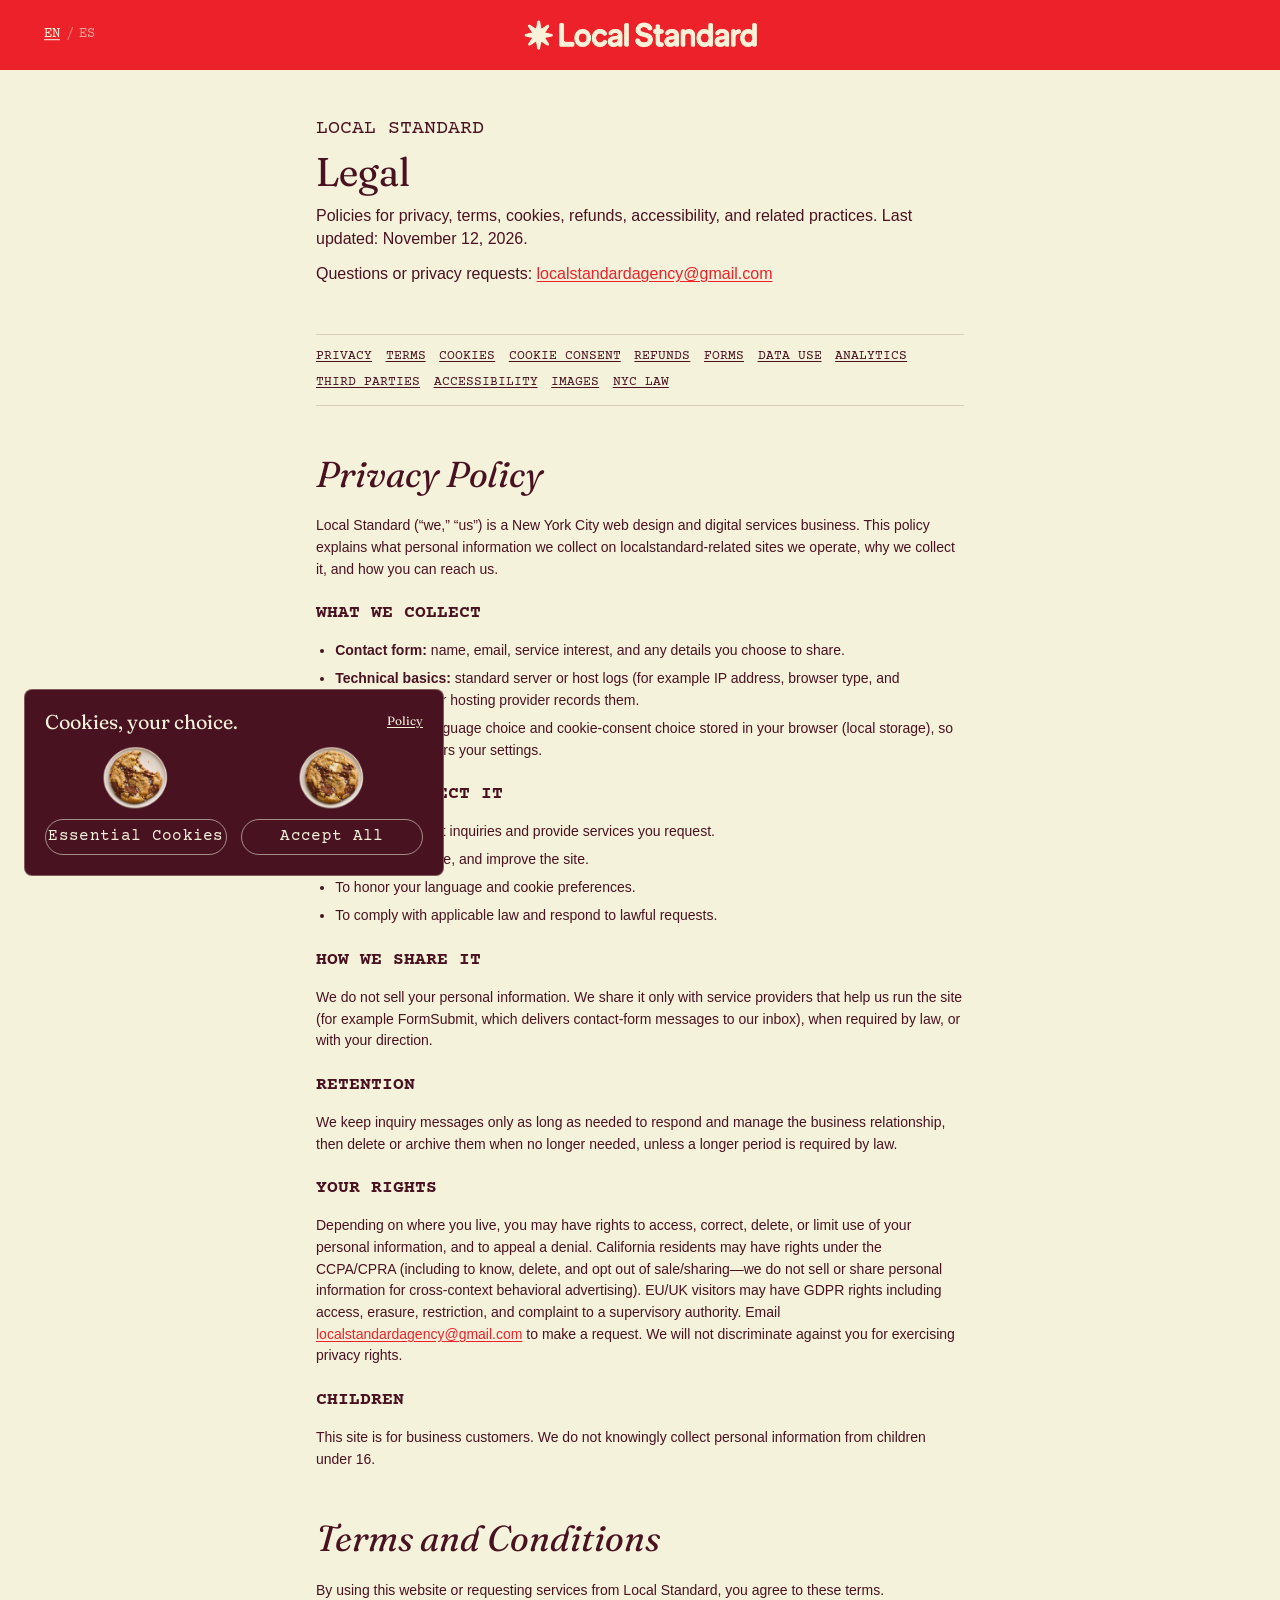
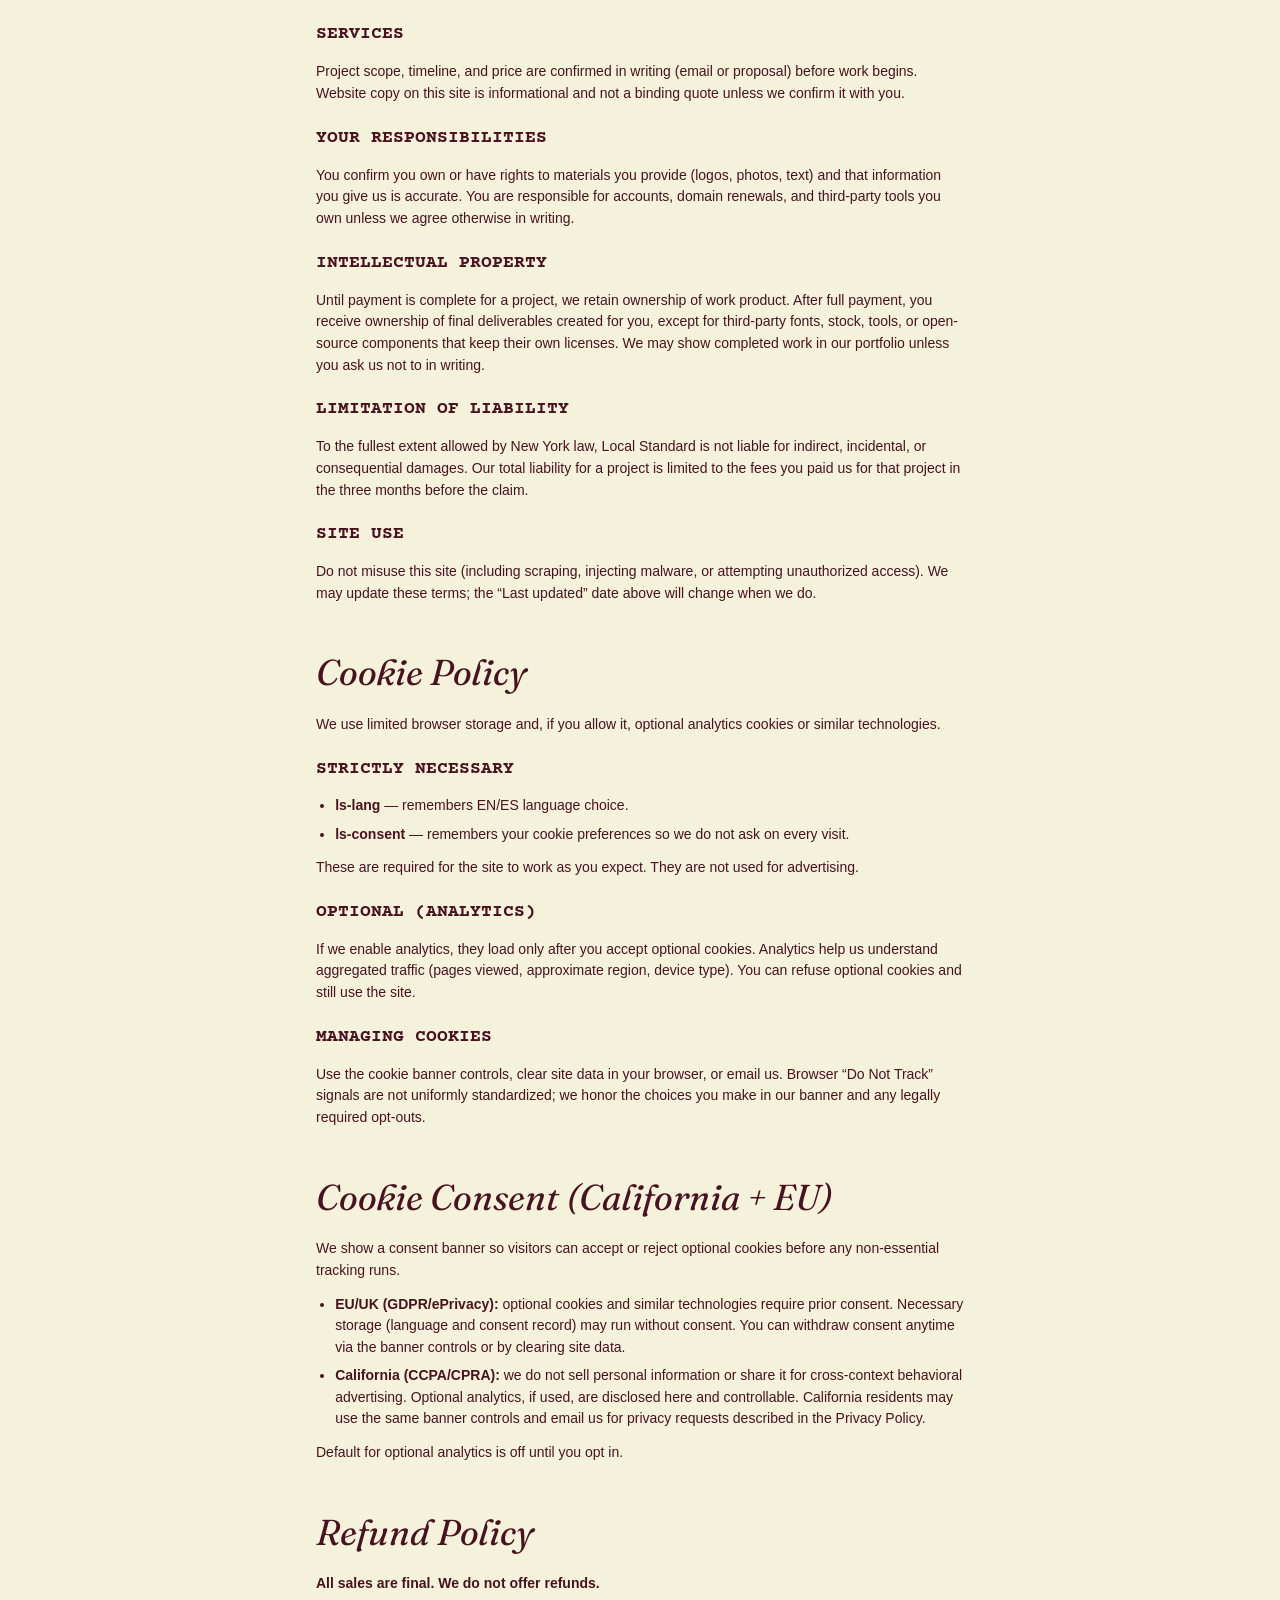
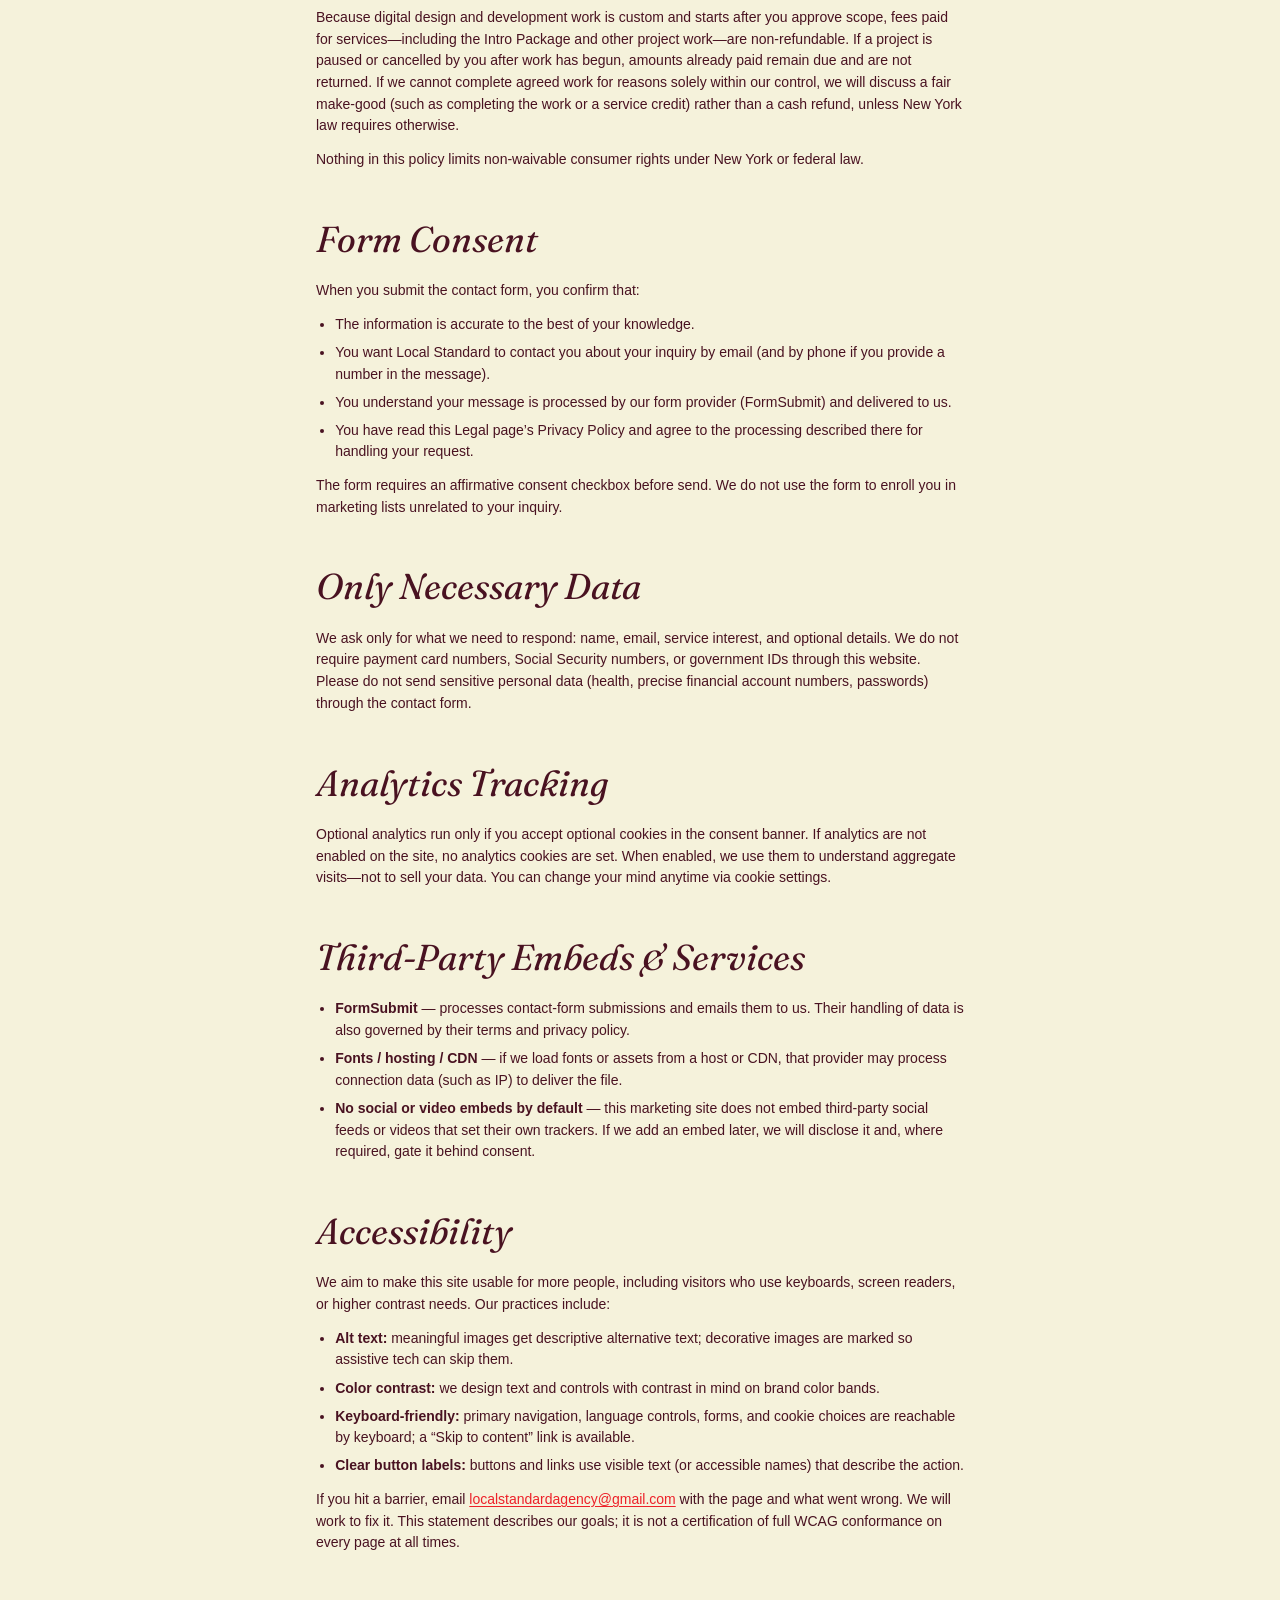
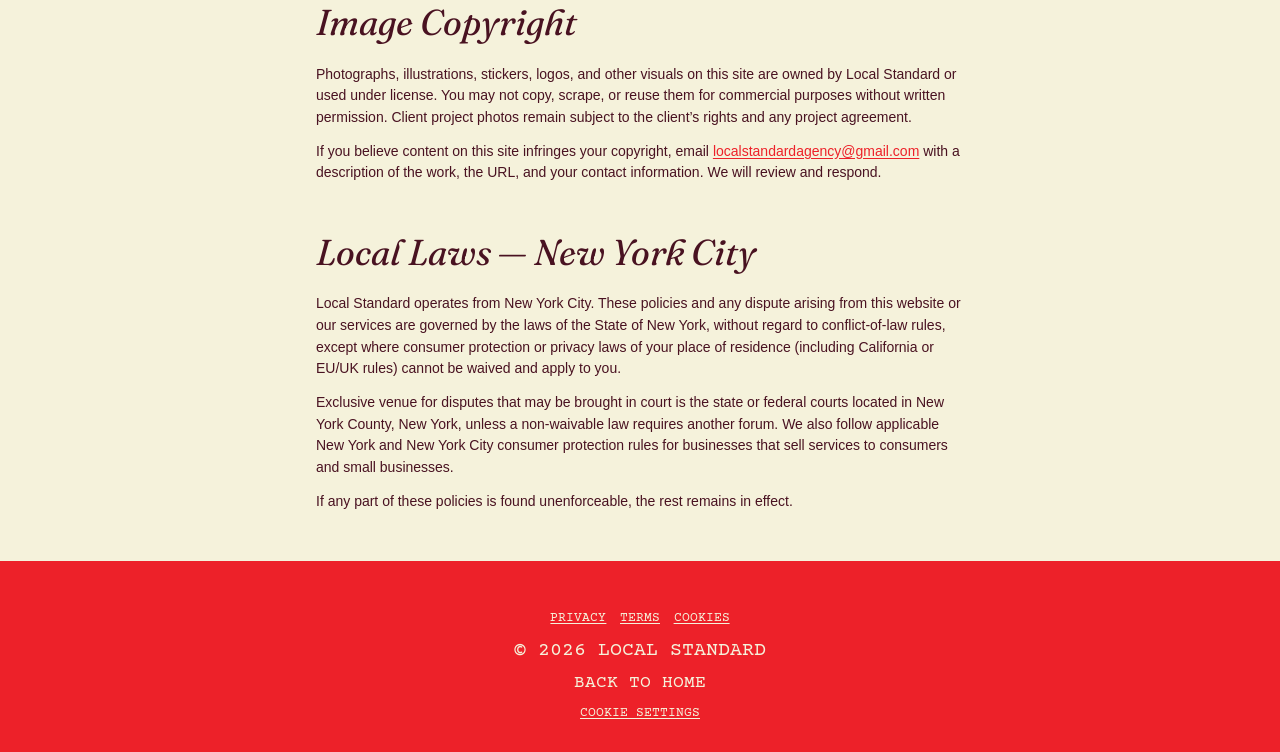
==== legal.html @ 825964ac "Redesign cookie consent with art choices and a compact desktop panel." ====
<!doctype html>
<html lang="en" class="lang-en"
  data-title-en="Legal | Local Standard"
  data-title-es="Legal | Local Standard"
  data-desc-en="Privacy, terms, cookies, refunds, accessibility, and related policies for Local Standard."
  data-desc-es="Privacidad, términos, cookies, reembolsos, accesibilidad y políticas relacionadas de Local Standard.">
<head>
  <meta charset="utf-8">
  <meta name="viewport" content="width=device-width, initial-scale=1">
  <meta name="theme-color" content="#ed2129">
  <meta name="description" content="Privacy, terms, cookies, refunds, accessibility, and related policies for Local Standard.">
  <meta name="robots" content="noindex">
  <title>Legal | Local Standard</title>
  <link rel="preconnect" href="https://fonts.googleapis.com">
  <link rel="preconnect" href="https://fonts.gstatic.com" crossorigin>
  <link rel="preconnect" href="https://api.fontshare.com" crossorigin>
  <link rel="stylesheet" href="https://fonts.googleapis.com/css2?family=Birthstone&family=Caveat&family=Courier+Prime&family=Fraunces:opsz,wght,SOFT@9..144,400,50&display=swap">
  <link rel="stylesheet" href="https://api.fontshare.com/v2/css?f[]=switzer@400&display=swap">
  <link rel="stylesheet" href="brand.css?v=20261117e">
  <link rel="stylesheet" href="styles.css?v=20261117e">
  <script>
    (function () {
      var lang = "en";
      try {
        var saved = localStorage.getItem("ls-lang");
        if (saved === "es" || saved === "en") lang = saved;
      } catch (e) {}
      var root = document.documentElement;
      root.lang = lang;
      root.classList.remove("lang-en", "lang-es");
      root.classList.add("lang-" + lang);
    })();
  </script>
  <script src="brand.js?v=20261114f" defer></script>
  <script src="script.js?v=20261117c" defer></script>
</head>
<body>
  <a class="skip-link" href="#main"><span class="t-en">Skip to content</span><span class="t-es" hidden>Saltar al contenido</span></a>

  <header class="site-header">
    <div class="nav">
      <div class="lang-switch" role="group" aria-label="Language" data-aria-en="Language" data-aria-es="Idioma">
        <button type="button" class="lang-switch__btn is-active" data-set-lang="en" aria-pressed="true">EN</button>
        <span class="lang-switch__sep" aria-hidden="true">/</span>
        <button type="button" class="lang-switch__btn" data-set-lang="es" aria-pressed="false">ES</button>
      </div>

      <nav class="site-menu" id="site-menu" aria-label="Main navigation" data-aria-en="Main navigation" data-aria-es="Navegación principal">
        <div class="nav__links">
          <a class="nav-link" href="index.html#services"><span class="t-en">Services</span><span class="t-es" hidden>Servicios</span></a>
          <a class="nav-link" href="index.html#contact"><span class="t-en">Book with Us</span><span class="t-es" hidden>Hablemos</span></a>
        </div>
      </nav>

      <a class="brand" href="index.html#top" aria-label="Local Standard, home" data-aria-en="Local Standard, home" data-aria-es="Local Standard, inicio">
        <img src="images/logo.png" alt="Local Standard" width="883" height="133">
      </a>

      <button class="menu-toggle" type="button" aria-expanded="false" aria-controls="site-menu" aria-label="Menu" data-aria-en="Menu" data-aria-es="Menú" data-aria-close-en="Close menu" data-aria-close-es="Cerrar menú">
        <span class="menu-toggle__bar" aria-hidden="true"></span>
        <span class="menu-toggle__bar" aria-hidden="true"></span>
        <span class="menu-toggle__bar" aria-hidden="true"></span>
      </button>
    </div>
  </header>

  <main id="main">
    <section class="band band--cream section legal-page" aria-labelledby="legal-title">
      <div class="canvas legal-layout">
        <header class="legal-intro">
          <p class="t-eyebrow"><span class="t-en">Local Standard</span><span class="t-es" hidden>Local Standard</span></p>
          <h1 class="t-heading" id="legal-title"><span class="t-en">Legal</span><span class="t-es" hidden>Legal</span></h1>
          <p class="legal-lede">
            <span class="t-en">Policies for privacy, terms, cookies, refunds, accessibility, and related practices. Last updated: November 12, 2026.</span>
            <span class="t-es" hidden>Políticas de privacidad, términos, cookies, reembolsos, accesibilidad y prácticas relacionadas. Última actualización: 12 de noviembre de 2026.</span>
          </p>
          <p class="legal-contact">
            <span class="t-en">Questions or privacy requests: <a href="mailto:localstandardagency@gmail.com">localstandardagency@gmail.com</a></span>
            <span class="t-es" hidden>Preguntas o solicitudes de privacidad: <a href="mailto:localstandardagency@gmail.com">localstandardagency@gmail.com</a></span>
          </p>
        </header>

        <nav class="legal-toc" aria-label="On this page" data-aria-en="On this page" data-aria-es="En esta página">
          <a href="#privacy"><span class="t-en">Privacy</span><span class="t-es" hidden>Privacidad</span></a>
          <a href="#terms"><span class="t-en">Terms</span><span class="t-es" hidden>Términos</span></a>
          <a href="#cookies"><span class="t-en">Cookies</span><span class="t-es" hidden>Cookies</span></a>
          <a href="#consent"><span class="t-en">Cookie consent</span><span class="t-es" hidden>Consentimiento</span></a>
          <a href="#refunds"><span class="t-en">Refunds</span><span class="t-es" hidden>Reembolsos</span></a>
          <a href="#forms"><span class="t-en">Forms</span><span class="t-es" hidden>Formularios</span></a>
          <a href="#data-minimization"><span class="t-en">Data use</span><span class="t-es" hidden>Datos</span></a>
          <a href="#analytics"><span class="t-en">Analytics</span><span class="t-es" hidden>Analítica</span></a>
          <a href="#third-parties"><span class="t-en">Third parties</span><span class="t-es" hidden>Terceros</span></a>
          <a href="#accessibility"><span class="t-en">Accessibility</span><span class="t-es" hidden>Accesibilidad</span></a>
          <a href="#images"><span class="t-en">Images</span><span class="t-es" hidden>Imágenes</span></a>
          <a href="#governing-law"><span class="t-en">NYC law</span><span class="t-es" hidden>Ley de NY</span></a>
        </nav>

        <article class="legal-section" id="privacy">
          <h2><span class="t-en">Privacy Policy</span><span class="t-es" hidden>Política de privacidad</span></h2>
          <div class="t-en legal-prose">
            <p>Local Standard (“we,” “us”) is a New York City web design and digital services business. This policy explains what personal information we collect on localstandard-related sites we operate, why we collect it, and how you can reach us.</p>
            <h3>What we collect</h3>
            <ul>
              <li><strong>Contact form:</strong> name, email, service interest, and any details you choose to share.</li>
              <li><strong>Technical basics:</strong> standard server or host logs (for example IP address, browser type, and timestamps) if our hosting provider records them.</li>
              <li><strong>Preferences:</strong> language choice and cookie-consent choice stored in your browser (local storage), so the site remembers your settings.</li>
            </ul>
            <h3>Why we collect it</h3>
            <ul>
              <li>To reply to project inquiries and provide services you request.</li>
              <li>To operate, secure, and improve the site.</li>
              <li>To honor your language and cookie preferences.</li>
              <li>To comply with applicable law and respond to lawful requests.</li>
            </ul>
            <h3>How we share it</h3>
            <p>We do not sell your personal information. We share it only with service providers that help us run the site (for example FormSubmit, which delivers contact-form messages to our inbox), when required by law, or with your direction.</p>
            <h3>Retention</h3>
            <p>We keep inquiry messages only as long as needed to respond and manage the business relationship, then delete or archive them when no longer needed, unless a longer period is required by law.</p>
            <h3>Your rights</h3>
            <p>Depending on where you live, you may have rights to access, correct, delete, or limit use of your personal information, and to appeal a denial. California residents may have rights under the CCPA/CPRA (including to know, delete, and opt out of sale/sharing—we do not sell or share personal information for cross-context behavioral advertising). EU/UK visitors may have GDPR rights including access, erasure, restriction, and complaint to a supervisory authority. Email <a href="mailto:localstandardagency@gmail.com">localstandardagency@gmail.com</a> to make a request. We will not discriminate against you for exercising privacy rights.</p>
            <h3>Children</h3>
            <p>This site is for business customers. We do not knowingly collect personal information from children under 16.</p>
          </div>
          <div class="t-es legal-prose" hidden>
            <p>Local Standard (“nosotros”) es un negocio de diseño web y servicios digitales en la Ciudad de Nueva York. Esta política explica qué datos personales recopilamos, para qué y cómo contactarnos.</p>
            <h3>Qué recopilamos</h3>
            <ul>
              <li><strong>Formulario de contacto:</strong> nombre, correo, interés de servicio y los detalles que quieras compartir.</li>
              <li><strong>Datos técnicos básicos:</strong> registros del hosting (por ejemplo IP, navegador y fecha) si el proveedor los guarda.</li>
              <li><strong>Preferencias:</strong> idioma y consentimiento de cookies en el almacenamiento local del navegador.</li>
            </ul>
            <h3>Para qué</h3>
            <ul>
              <li>Responder consultas y prestar los servicios que solicitas.</li>
              <li>Operar, proteger y mejorar el sitio.</li>
              <li>Respetar tu idioma y preferencias de cookies.</li>
              <li>Cumplir la ley aplicable.</li>
            </ul>
            <h3>Con quién lo compartimos</h3>
            <p>No vendemos tu información personal. Solo la compartimos con proveedores que nos ayudan a operar el sitio (por ejemplo FormSubmit para entregar mensajes del formulario), cuando lo exige la ley, o con tu indicación.</p>
            <h3>Conservación</h3>
            <p>Guardamos las consultas el tiempo necesario para responder y gestionar la relación comercial, y luego las eliminamos o archivamos, salvo que la ley exija más tiempo.</p>
            <h3>Tus derechos</h3>
            <p>Según tu lugar de residencia, puedes tener derechos de acceso, corrección, eliminación o limitación. Residentes de California: derechos CCPA/CPRA (no vendemos ni compartimos datos para publicidad conductual entre contextos). Visitantes de la UE/UK: derechos GDPR. Escribe a <a href="mailto:localstandardagency@gmail.com">localstandardagency@gmail.com</a>. No te discriminamos por ejercer estos derechos.</p>
            <h3>Menores</h3>
            <p>Este sitio es para clientes de negocio. No recopilamos a sabiendas datos de menores de 16 años.</p>
          </div>
        </article>

        <article class="legal-section" id="terms">
          <h2><span class="t-en">Terms and Conditions</span><span class="t-es" hidden>Términos y condiciones</span></h2>
          <div class="t-en legal-prose">
            <p>By using this website or requesting services from Local Standard, you agree to these terms.</p>
            <h3>Services</h3>
            <p>Project scope, timeline, and price are confirmed in writing (email or proposal) before work begins. Website copy on this site is informational and not a binding quote unless we confirm it with you.</p>
            <h3>Your responsibilities</h3>
            <p>You confirm you own or have rights to materials you provide (logos, photos, text) and that information you give us is accurate. You are responsible for accounts, domain renewals, and third-party tools you own unless we agree otherwise in writing.</p>
            <h3>Intellectual property</h3>
            <p>Until payment is complete for a project, we retain ownership of work product. After full payment, you receive ownership of final deliverables created for you, except for third-party fonts, stock, tools, or open-source components that keep their own licenses. We may show completed work in our portfolio unless you ask us not to in writing.</p>
            <h3>Limitation of liability</h3>
            <p>To the fullest extent allowed by New York law, Local Standard is not liable for indirect, incidental, or consequential damages. Our total liability for a project is limited to the fees you paid us for that project in the three months before the claim.</p>
            <h3>Site use</h3>
            <p>Do not misuse this site (including scraping, injecting malware, or attempting unauthorized access). We may update these terms; the “Last updated” date above will change when we do.</p>
          </div>
          <div class="t-es legal-prose" hidden>
            <p>Al usar este sitio o solicitar servicios a Local Standard, aceptas estos términos.</p>
            <h3>Servicios</h3>
            <p>Alcance, plazos y precio se confirman por escrito antes de empezar. El contenido del sitio es informativo y no es una cotización vinculante salvo confirmación escrita.</p>
            <h3>Tus responsabilidades</h3>
            <p>Confirmas que tienes derechos sobre los materiales que nos entregas y que la información es exacta. Eres responsable de cuentas, dominios y herramientas de terceros que te pertenezcan, salvo acuerdo escrito en contrario.</p>
            <h3>Propiedad intelectual</h3>
            <p>Hasta el pago completo, retenemos la propiedad del trabajo. Tras el pago, recibes la propiedad de los entregables finales creados para ti, salvo fuentes, stock, herramientas o componentes de terceros con sus propias licencias. Podemos mostrar el trabajo en el portafolio salvo que nos pidas lo contrario por escrito.</p>
            <h3>Limitación de responsabilidad</h3>
            <p>En la máxima medida permitida por la ley de Nueva York, Local Standard no responde por daños indirectos o consecuentes. La responsabilidad total por un proyecto se limita a las tarifas pagadas por ese proyecto en los tres meses anteriores al reclamo.</p>
            <h3>Uso del sitio</h3>
            <p>No uses el sitio de forma indebida. Podemos actualizar estos términos; la fecha de “Última actualización” cambiará cuando lo hagamos.</p>
          </div>
        </article>

        <article class="legal-section" id="cookies">
          <h2><span class="t-en">Cookie Policy</span><span class="t-es" hidden>Política de cookies</span></h2>
          <div class="t-en legal-prose">
            <p>We use limited browser storage and, if you allow it, optional analytics cookies or similar technologies.</p>
            <h3>Strictly necessary</h3>
            <ul>
              <li><strong>ls-lang</strong> — remembers EN/ES language choice.</li>
              <li><strong>ls-consent</strong> — remembers your cookie preferences so we do not ask on every visit.</li>
            </ul>
            <p>These are required for the site to work as you expect. They are not used for advertising.</p>
            <h3>Optional (analytics)</h3>
            <p>If we enable analytics, they load only after you accept optional cookies. Analytics help us understand aggregated traffic (pages viewed, approximate region, device type). You can refuse optional cookies and still use the site.</p>
            <h3>Managing cookies</h3>
            <p>Use the cookie banner controls, clear site data in your browser, or email us. Browser “Do Not Track” signals are not uniformly standardized; we honor the choices you make in our banner and any legally required opt-outs.</p>
          </div>
          <div class="t-es legal-prose" hidden>
            <p>Usamos almacenamiento limitado del navegador y, si lo permites, analítica opcional.</p>
            <h3>Estrictamente necesarias</h3>
            <ul>
              <li><strong>ls-lang</strong> — recuerda el idioma EN/ES.</li>
              <li><strong>ls-consent</strong> — recuerda tus preferencias de cookies.</li>
            </ul>
            <p>Son necesarias para que el sitio funcione como esperas. No se usan para publicidad.</p>
            <h3>Opcionales (analítica)</h3>
            <p>Si activamos analítica, solo carga tras aceptar cookies opcionales. Puedes rechazarlas y seguir usando el sitio.</p>
            <h3>Cómo gestionarlas</h3>
            <p>Usa el banner de cookies, borra los datos del sitio en tu navegador o escríbenos.</p>
          </div>
        </article>

        <article class="legal-section" id="consent">
          <h2><span class="t-en">Cookie Consent (California + EU)</span><span class="t-es" hidden>Consentimiento de cookies (California + UE)</span></h2>
          <div class="t-en legal-prose">
            <p>We show a consent banner so visitors can accept or reject optional cookies before any non-essential tracking runs.</p>
            <ul>
              <li><strong>EU/UK (GDPR/ePrivacy):</strong> optional cookies and similar technologies require prior consent. Necessary storage (language and consent record) may run without consent. You can withdraw consent anytime via the banner controls or by clearing site data.</li>
              <li><strong>California (CCPA/CPRA):</strong> we do not sell personal information or share it for cross-context behavioral advertising. Optional analytics, if used, are disclosed here and controllable. California residents may use the same banner controls and email us for privacy requests described in the Privacy Policy.</li>
            </ul>
            <p>Default for optional analytics is off until you opt in.</p>
          </div>
          <div class="t-es legal-prose" hidden>
            <p>Mostramos un banner de consentimiento para aceptar o rechazar cookies opcionales antes de cualquier seguimiento no esencial.</p>
            <ul>
              <li><strong>UE/UK (GDPR/ePrivacy):</strong> las cookies opcionales requieren consentimiento previo. El almacenamiento necesario (idioma y registro de consentimiento) puede funcionar sin consentimiento. Puedes retirar el consentimiento en cualquier momento.</li>
              <li><strong>California (CCPA/CPRA):</strong> no vendemos información personal ni la compartimos para publicidad conductual entre contextos. La analítica opcional, si se usa, se controla desde el banner. Los residentes de California pueden ejercer derechos por correo según la Política de privacidad.</li>
            </ul>
            <p>La analítica opcional está desactivada hasta que optes por ella.</p>
          </div>
        </article>

        <article class="legal-section" id="refunds">
          <h2><span class="t-en">Refund Policy</span><span class="t-es" hidden>Política de reembolsos</span></h2>
          <div class="t-en legal-prose">
            <p><strong>All sales are final. We do not offer refunds.</strong></p>
            <p>Because digital design and development work is custom and starts after you approve scope, fees paid for services—including the Intro Package and other project work—are non-refundable. If a project is paused or cancelled by you after work has begun, amounts already paid remain due and are not returned. If we cannot complete agreed work for reasons solely within our control, we will discuss a fair make-good (such as completing the work or a service credit) rather than a cash refund, unless New York law requires otherwise.</p>
            <p>Nothing in this policy limits non-waivable consumer rights under New York or federal law.</p>
          </div>
          <div class="t-es legal-prose" hidden>
            <p><strong>Todas las ventas son finales. No ofrecemos reembolsos.</strong></p>
            <p>El trabajo de diseño y desarrollo es a medida. Las tarifas pagadas—incluido el Pack Inicial y otros proyectos—no son reembolsables. Si pausas o cancelas después de iniciado el trabajo, lo pagado no se devuelve. Si no podemos completar el trabajo acordado por causas únicamente bajo nuestro control, hablaremos de una solución justa (completar el trabajo o un crédito de servicio), no de un reembolso en efectivo, salvo que la ley de Nueva York exija otra cosa.</p>
            <p>Nada aquí limita derechos del consumidor irrenunciables bajo la ley de Nueva York o federal.</p>
          </div>
        </article>

        <article class="legal-section" id="forms">
          <h2><span class="t-en">Form Consent</span><span class="t-es" hidden>Consentimiento del formulario</span></h2>
          <div class="t-en legal-prose">
            <p>When you submit the contact form, you confirm that:</p>
            <ul>
              <li>The information is accurate to the best of your knowledge.</li>
              <li>You want Local Standard to contact you about your inquiry by email (and by phone if you provide a number in the message).</li>
              <li>You understand your message is processed by our form provider (FormSubmit) and delivered to us.</li>
              <li>You have read this Legal page’s Privacy Policy and agree to the processing described there for handling your request.</li>
            </ul>
            <p>The form requires an affirmative consent checkbox before send. We do not use the form to enroll you in marketing lists unrelated to your inquiry.</p>
          </div>
          <div class="t-es legal-prose" hidden>
            <p>Al enviar el formulario de contacto, confirmas que:</p>
            <ul>
              <li>La información es exacta según tu conocimiento.</li>
              <li>Quieres que Local Standard te contacte sobre tu consulta por correo (y por teléfono si dejas un número en el mensaje).</li>
              <li>Entiendes que el mensaje lo procesa nuestro proveedor (FormSubmit) y nos llega a nosotros.</li>
              <li>Has leído la Política de privacidad de esta página Legal y aceptas el tratamiento descrito para gestionar tu solicitud.</li>
            </ul>
            <p>El formulario exige una casilla de consentimiento antes de enviar. No usamos el formulario para listas de marketing ajenas a tu consulta.</p>
          </div>
        </article>

        <article class="legal-section" id="data-minimization">
          <h2><span class="t-en">Only Necessary Data</span><span class="t-es" hidden>Solo datos necesarios</span></h2>
          <div class="t-en legal-prose">
            <p>We ask only for what we need to respond: name, email, service interest, and optional details. We do not require payment card numbers, Social Security numbers, or government IDs through this website. Please do not send sensitive personal data (health, precise financial account numbers, passwords) through the contact form.</p>
          </div>
          <div class="t-es legal-prose" hidden>
            <p>Pedimos solo lo necesario para responder: nombre, correo, interés de servicio y detalles opcionales. No pedimos tarjetas, números de Seguro Social ni documentos de identidad en este sitio. No envíes datos sensibles (salud, cuentas financieras precisas, contraseñas) por el formulario.</p>
          </div>
        </article>

        <article class="legal-section" id="analytics">
          <h2><span class="t-en">Analytics Tracking</span><span class="t-es" hidden>Seguimiento analítico</span></h2>
          <div class="t-en legal-prose">
            <p>Optional analytics run only if you accept optional cookies in the consent banner. If analytics are not enabled on the site, no analytics cookies are set. When enabled, we use them to understand aggregate visits—not to sell your data. You can change your mind anytime via cookie settings.</p>
          </div>
          <div class="t-es legal-prose" hidden>
            <p>La analítica opcional solo corre si aceptas cookies opcionales en el banner. Si no hay analítica activa en el sitio, no se establecen cookies de analítica. Cuando esté activa, sirve para visitas agregadas—no para vender tus datos. Puedes cambiar de opinión en la configuración de cookies.</p>
          </div>
        </article>

        <article class="legal-section" id="third-parties">
          <h2><span class="t-en">Third-Party Embeds &amp; Services</span><span class="t-es" hidden>Incrustaciones y servicios de terceros</span></h2>
          <div class="t-en legal-prose">
            <ul>
              <li><strong>FormSubmit</strong> — processes contact-form submissions and emails them to us. Their handling of data is also governed by their terms and privacy policy.</li>
              <li><strong>Fonts / hosting / CDN</strong> — if we load fonts or assets from a host or CDN, that provider may process connection data (such as IP) to deliver the file.</li>
              <li><strong>No social or video embeds by default</strong> — this marketing site does not embed third-party social feeds or videos that set their own trackers. If we add an embed later, we will disclose it and, where required, gate it behind consent.</li>
            </ul>
          </div>
          <div class="t-es legal-prose" hidden>
            <ul>
              <li><strong>FormSubmit</strong> — procesa el formulario y nos envía el correo. También rigen sus propios términos y privacidad.</li>
              <li><strong>Fuentes / hosting / CDN</strong> — si cargamos fuentes o archivos desde un proveedor, este puede procesar datos de conexión (como la IP) para entregar el archivo.</li>
              <li><strong>Sin embeds sociales o de video por defecto</strong> — este sitio no incrusta feeds o videos de terceros con sus propios rastreadores. Si añadimos uno, lo divulgaremos y, si aplica, lo condicionaremos al consentimiento.</li>
            </ul>
          </div>
        </article>

        <article class="legal-section" id="accessibility">
          <h2><span class="t-en">Accessibility</span><span class="t-es" hidden>Accesibilidad</span></h2>
          <div class="t-en legal-prose">
            <p>We aim to make this site usable for more people, including visitors who use keyboards, screen readers, or higher contrast needs. Our practices include:</p>
            <ul>
              <li><strong>Alt text:</strong> meaningful images get descriptive alternative text; decorative images are marked so assistive tech can skip them.</li>
              <li><strong>Color contrast:</strong> we design text and controls with contrast in mind on brand color bands.</li>
              <li><strong>Keyboard-friendly:</strong> primary navigation, language controls, forms, and cookie choices are reachable by keyboard; a “Skip to content” link is available.</li>
              <li><strong>Clear button labels:</strong> buttons and links use visible text (or accessible names) that describe the action.</li>
            </ul>
            <p>If you hit a barrier, email <a href="mailto:localstandardagency@gmail.com">localstandardagency@gmail.com</a> with the page and what went wrong. We will work to fix it. This statement describes our goals; it is not a certification of full WCAG conformance on every page at all times.</p>
          </div>
          <div class="t-es legal-prose" hidden>
            <p>Buscamos que este sitio sea usable para más personas, incluidas quienes usan teclado, lectores de pantalla o necesitan más contraste. Nuestras prácticas incluyen:</p>
            <ul>
              <li><strong>Texto alternativo:</strong> las imágenes con significado tienen alt descriptivo; las decorativas se marcan para que la tecnología de asistencia las omita.</li>
              <li><strong>Contraste de color:</strong> diseñamos texto y controles pensando en el contraste sobre los colores de marca.</li>
              <li><strong>Teclado:</strong> navegación, idioma, formularios y cookies son alcanzables por teclado; hay enlace “Saltar al contenido”.</li>
              <li><strong>Etiquetas claras:</strong> botones y enlaces usan texto (o nombres accesibles) que describen la acción.</li>
            </ul>
            <p>Si encuentras una barrera, escribe a <a href="mailto:localstandardagency@gmail.com">localstandardagency@gmail.com</a>. Este texto describe nuestros objetivos; no es una certificación WCAG completa en todo momento.</p>
          </div>
        </article>

        <article class="legal-section" id="images">
          <h2><span class="t-en">Image Copyright</span><span class="t-es" hidden>Derechos de imagen</span></h2>
          <div class="t-en legal-prose">
            <p>Photographs, illustrations, stickers, logos, and other visuals on this site are owned by Local Standard or used under license. You may not copy, scrape, or reuse them for commercial purposes without written permission. Client project photos remain subject to the client’s rights and any project agreement.</p>
            <p>If you believe content on this site infringes your copyright, email <a href="mailto:localstandardagency@gmail.com">localstandardagency@gmail.com</a> with a description of the work, the URL, and your contact information. We will review and respond.</p>
          </div>
          <div class="t-es legal-prose" hidden>
            <p>Fotos, ilustraciones, stickers, logos y demás visuales de este sitio son de Local Standard o se usan con licencia. No puedes copiarlos ni reutilizarlos con fines comerciales sin permiso escrito. Las fotos de proyectos de clientes quedan sujetas a los derechos del cliente y al acuerdo del proyecto.</p>
            <p>Si crees que algo infringe tu copyright, escribe a <a href="mailto:localstandardagency@gmail.com">localstandardagency@gmail.com</a> con descripción, URL y contacto. Revisaremos y responderemos.</p>
          </div>
        </article>

        <article class="legal-section" id="governing-law">
          <h2><span class="t-en">Local Laws — New York City</span><span class="t-es" hidden>Leyes locales — Ciudad de Nueva York</span></h2>
          <div class="t-en legal-prose">
            <p>Local Standard operates from New York City. These policies and any dispute arising from this website or our services are governed by the laws of the State of New York, without regard to conflict-of-law rules, except where consumer protection or privacy laws of your place of residence (including California or EU/UK rules) cannot be waived and apply to you.</p>
            <p>Exclusive venue for disputes that may be brought in court is the state or federal courts located in New York County, New York, unless a non-waivable law requires another forum. We also follow applicable New York and New York City consumer protection rules for businesses that sell services to consumers and small businesses.</p>
            <p>If any part of these policies is found unenforceable, the rest remains in effect.</p>
          </div>
          <div class="t-es legal-prose" hidden>
            <p>Local Standard opera desde la Ciudad de Nueva York. Estas políticas y cualquier disputa relacionada con este sitio o nuestros servicios se rigen por las leyes del Estado de Nueva York, sin perjuicio de normas de conflicto de leyes, salvo cuando leyes de protección al consumidor o privacidad de tu residencia (incluidas California o UE/UK) sean irrenunciables y te apliquen.</p>
            <p>El fuero exclusivo para disputas judiciales es el de los tribunales estatales o federales del Condado de Nueva York, Nueva York, salvo que una ley irrenunciable exija otro foro. También cumplimos normas aplicables de protección al consumidor de Nueva York y de la Ciudad de Nueva York.</p>
            <p>Si alguna parte de estas políticas no es aplicable, el resto sigue vigente.</p>
          </div>
        </article>
      </div>
    </section>
  </main>

  <footer class="band band--red section site-footer">
    <div class="canvas footer-grid">
      <nav class="footer-legal" aria-label="Legal" data-aria-en="Legal" data-aria-es="Legal">
        <a class="footer-legal__link" href="#privacy"><span class="t-en">Privacy</span><span class="t-es" hidden>Privacidad</span></a>
        <a class="footer-legal__link" href="#terms"><span class="t-en">Terms</span><span class="t-es" hidden>Términos</span></a>
        <a class="footer-legal__link" href="#cookies"><span class="t-en">Cookies</span><span class="t-es" hidden>Cookies</span></a>
      </nav>
      <p class="t-eyebrow">© <span id="year">2026</span> Local Standard</p>
      <a class="nav-link" href="index.html#top"><span class="t-en">Back to home</span><span class="t-es" hidden>Volver al inicio</span></a>
      <button type="button" class="footer-cookie-btn" data-open-cookie-settings>
        <span class="t-en">Cookie settings</span><span class="t-es" hidden>Configurar cookies</span>
      </button>
    </div>
  </footer>

  <div class="cookie-banner" id="cookie-banner" hidden role="dialog" aria-modal="false" aria-labelledby="cookie-banner-title" data-aria-en="Cookie preferences" data-aria-es="Preferencias de cookies">
    <div class="cookie-banner__inner">
      <div class="cookie-banner__header">
        <p class="cookie-banner__title" id="cookie-banner-title">
          <span class="t-en">Cookies, your choice.</span>
          <span class="t-es" hidden>Cookies, tú eliges.</span>
        </p>
        <a class="cookie-banner__policy" href="#cookies">
          <span class="t-en">Policy</span>
          <span class="t-es" hidden>Política</span>
        </a>
      </div>

      <div class="cookie-banner__choices">
        <button type="button" class="cookie-choice" data-cookie-choice="necessary">
          <img
            class="cookie-choice__art"
            src="images/cookie-bitten.png?v=20261117e"
            alt=""
            width="655"
            height="598"
            decoding="async"
          >
          <span class="cookie-choice__label">
            <span class="t-en">Essential Cookies</span>
            <span class="t-es" hidden>Cookies esenciales</span>
          </span>
        </button>
        <button type="button" class="cookie-choice" data-cookie-choice="all">
          <img
            class="cookie-choice__art"
            src="images/cookie-whole.png?v=20261117e"
            alt=""
            width="655"
            height="598"
            decoding="async"
          >
          <span class="cookie-choice__label">
            <span class="t-en">Accept All</span>
            <span class="t-es" hidden>Aceptar todo</span>
          </span>
        </button>
      </div>
    </div>
  </div>
</body>
</html>
---- brand.css ----
/* Fonts load from <link> tags in each page <head> (avoids @import CLS). */

/* ==========================================================================
   Unruly Creative Taste Index: brand.css
   Tags used in DESIGN.md and below:
     [M]  measured from itsunrulycreative.com computed styles or CSS (Nov 7, 2026)
     [I]  inferred from the measured pattern; not seen as a single value
     [X]  invented for this index; not on the site
   Fonts: Ivar Soft, Black Editorial Script and Biro Script Plus are commercial.
   This file loads Fraunces, Birthstone and Caveat in their place.
   Courier Prime and Switzer are the real faces.
   ========================================================================== */

:root {
  /* ---- Palette. Names are [X]. Hex values are [M]. ---------------------- */
  --red: #ed2129;
  --cream: #f5f2db;
  --wine: #491221;
  --chartreuse: #eff1ae;
  --olive: #8b792e;
  --blue: #769cd1;
  --white: #ffffff;
  --black: #000000;

  /* ---- Semantic roles --------------------------------------------------- */
  --color-bg: var(--cream);                  /* a common section ground [M] */
  --color-text: var(--wine);                 /* body and headings on cream [M] */
  --color-text-on-red: var(--cream);         /* nav, bar, primary button [M] */
  --color-text-on-dark: var(--cream);        /* text on wine and black [M] */
  --color-accent: var(--chartreuse);         /* nav hover, stats, pills [M] */
  --color-footer: var(--red);                /* footer band [M] */
  --color-focus: var(--wine);                /* [X] no focus ring was measured */

  /* ---- Type families ---------------------------------------------------- */
  --font-display: "Ivar Soft", "Fraunces", "Iowan Old Style", Georgia, serif;          /* Ivar Soft is commercial; Fraunces is the free substitute */
  --font-text: "Switzer", "Switzer Regular", Arial, sans-serif;                        /* the real face, weight 400 only [M] */
  --font-label: "Courier Prime", "Courier New", Courier, monospace;                   /* the real face [M] */
  --font-script: "Black Editorial Script", "Birthstone", cursive;                     /* commercial; Birthstone is the free substitute */
  --font-aside: "Biro Script Plus", "Caveat", cursive;                                /* commercial; Caveat is the free substitute */
  --font-mono: ui-monospace, SFMono-Regular, Menlo, Monaco, Consolas, monospace;      /* [X] the site has no mono role; used for hex in this index */

  /* ---- Weights. Only 400 is loaded. [M] --------------------------------- */
  --weight: 400;

  /* ---- Type scale ------------------------------------------------------- */
  --type-title: 3.4375rem;     /* 55px [M] */
  --type-title-alt: 2.8125rem; /* 45px, about and services heroes [M] */
  --type-heading: 2.5rem;      /* 40px [M] */
  --type-service: 2.125rem;    /* 34px, service names on /my-services [M] */
  --type-value: 1.75rem;       /* 28px, value titles on /about-me [M] */
  --type-script-display: 3.75rem; /* 60px, "Some Client Love" [M] */
  --type-script-tile: 2.3125rem;  /* 37px, home service tiles [M] */
  --type-script-label: 1.5625rem; /* 25px, footer labels [M] */
  --type-aside: 1.375rem;      /* 22px [M] */
  --type-stat: 4rem;           /* 64px [M] */
  --type-eyebrow: 1.25rem;     /* 20px [M] */
  --type-eyebrow-sm: 1.1875rem;/* 19px, prices and stat labels [M] */
  --type-nav: 1.125rem;        /* 18px [M] */
  --type-body: 0.875rem;       /* 14px [M] */
  --type-body-lg: 1rem;        /* 16px, closing lines [M] */
  --type-button: 1.125rem;     /* 18px [M] */

  --leading-title: 1.1;        /* [M] */
  --leading-heading: 1;        /* [M] */
  --leading-eyebrow: 1.1;      /* [M] */
  --leading-body: 1.5;         /* 21px at 14px [M] */
  --leading-aside: 1;          /* 22px at 22px [M] */
  --leading-stat: 1;           /* [M] */

  --tracking: 0em;             /* [M] brand text. Do not tighten. */

  /* ---- Layout ------------------------------------------------------------ */
  --canvas: 70rem;             /* ~1120px content max; side margins stay clear on wide screens */
  --header-height: 70px;       /* [M] fixed bar */
  --bar-height: 35px;          /* [M] announcement, about 30 to 35px */
  --gutter: clamp(1.5rem, 4.5vw, 2.75rem);

  /* Shared spacing scale — used by sections, grids, cards, and type stacks. */
  --space-2xs: 0.25rem;
  --space-xs: 0.5rem;
  --space-sm: 0.75rem;
  --space-md: 1.25rem;
  --space-lg: 2rem;
  --space-xl: 3rem;
  --space-2xl: 4.5rem;

  /* ---- Shape ------------------------------------------------------------- */
  --radius-pill: 20px;         /* [M] buttons and service tiles */
  --border-width: 1px;         /* [M] */
  --shadow: none;              /* [M] brand elements have no shadow */

  --btn-nav-height: 30px;      /* [M] */
  --btn-height: 40px;          /* [M] */
  --btn-nav-min: 200px;        /* [M] live width. Growing past it is [I]. */
  --btn-min: 230px;            /* [M] live width. Growing past it is [I]. */

  /* ---- Motion ------------------------------------------------------------ */
  --dur-nav: 0.5s;             /* [M] nav colour and underline */
  --dur-button: 0s;            /* [M] hover swap has no duration */
  --dur-marquee: 60s;          /* [M] */
  --dur-float: 3s;             /* [M] */
  --dur-spin: 12s;             /* [M] */
  --ease-float: ease-in-out;   /* [M] */
  --ease-linear: linear;       /* [M] */
  --float-distance: -15px;     /* [M] */
}

/* ==========================================================================
   Base
   ========================================================================== */

*,
*::before,
*::after { box-sizing: border-box; }

html { -webkit-text-size-adjust: 100%; }

body {
  margin: 0;
  background: var(--color-bg);
  color: var(--color-text);
  font-family: var(--font-text);
  font-size: var(--type-body);
  font-weight: var(--weight);
  font-synthesis: none;
  line-height: var(--leading-body);
  letter-spacing: var(--tracking);
  -webkit-font-smoothing: antialiased;
}

.canvas {
  max-width: var(--canvas);
  margin-inline: auto;
  padding-inline: var(--gutter);
}

/* ==========================================================================
   Type
   ========================================================================== */

.t-title,
.t-heading,
.t-service,
.t-value,
.t-stat {
  font-family: var(--font-display);
  font-weight: var(--weight);
  font-variation-settings: "SOFT" 50, "opsz" 72, "wght" 400;
  letter-spacing: var(--tracking);
  text-transform: capitalize;
  margin: 0;
}

.t-title { font-size: var(--type-title); line-height: var(--leading-title); }
.t-heading { font-size: var(--type-heading); line-height: var(--leading-heading); }
.t-service { font-size: var(--type-service); line-height: var(--leading-heading); text-transform: capitalize; }
.t-value { font-size: var(--type-value); line-height: var(--leading-heading); }
.t-stat {
  font-size: var(--type-stat);
  line-height: var(--leading-stat);
  text-transform: none;
  color: var(--chartreuse);
}

.t-script {
  font-family: var(--font-script);
  font-weight: var(--weight);
  font-style: normal;
  letter-spacing: var(--tracking);
  text-transform: capitalize;
  line-height: 1;
}

.t-aside {
  font-family: var(--font-aside);
  font-size: var(--type-aside);
  font-weight: var(--weight);
  line-height: var(--leading-aside);
  letter-spacing: var(--tracking);
  text-transform: capitalize;
  margin: 0;
}

.t-eyebrow,
.t-price,
.t-nav {
  font-family: var(--font-label);
  font-weight: var(--weight);
  letter-spacing: var(--tracking);
  margin: 0;
}

.t-eyebrow {
  font-size: var(--type-eyebrow);
  line-height: var(--leading-eyebrow);
  text-transform: uppercase;
}

.t-price {
  font-size: var(--type-eyebrow-sm);
  line-height: 1;
  text-transform: uppercase;
}

.t-body { font-size: var(--type-body); line-height: var(--leading-body); text-transform: none; }
.t-body-lg { font-size: var(--type-body-lg); line-height: 1.4; } /* 16px measured; 1.4 is the 22.4px closing line [M] */

/* Bands. Text colour follows the ground. [M] for the pairs that were seen. */
.band { color: var(--color-text); }
.band--cream { background: var(--cream); color: var(--wine); }
.band--red { background: var(--red); color: var(--cream); }
.band--wine { background: var(--wine); color: var(--cream); }
.band--chartreuse { background: var(--chartreuse); color: var(--wine); }
.band--olive { background: var(--olive); color: var(--chartreuse); }
.band--blue { background: var(--blue); color: var(--wine); }
.band--white { background: var(--white); color: var(--wine); }
.band--black { background: var(--black); color: var(--cream); }

.band--red .t-eyebrow,
.band--wine .t-eyebrow,
.band--black .t-eyebrow,
.band--olive .t-eyebrow { color: inherit; }

/* ==========================================================================
   Buttons. Three measured pills. Hover swaps are [M]. Duration is 0s. [M]
   ========================================================================== */

.btn {
  display: inline-flex;
  align-items: center;
  justify-content: center;
  box-sizing: border-box;
  min-width: var(--btn-min);
  height: var(--btn-height);
  padding: 0 20px;
  border: var(--border-width) solid var(--red);
  border-radius: var(--radius-pill);
  background: var(--red);
  color: var(--cream);
  font-family: var(--font-label);
  font-size: var(--type-button);
  font-weight: var(--weight);
  line-height: var(--btn-height);
  letter-spacing: var(--tracking);
  text-align: center;
  text-decoration: none;
  text-transform: capitalize;
  white-space: nowrap;
  cursor: pointer;
  transition:
    background-color var(--dur-button) linear,
    color var(--dur-button) linear,
    border-color var(--dur-button) linear;
}

.btn:hover {
  background: var(--white);
  color: var(--red);
  border-color: var(--red);
}

.btn--nav {
  min-width: var(--btn-nav-min);
  height: var(--btn-nav-height);
  line-height: var(--btn-nav-height);
  padding: 0 18px;
  background: var(--chartreuse);
  border-color: var(--chartreuse);
  color: var(--wine);
}

.btn--nav:hover {
  background: transparent;
  border-color: var(--chartreuse);
  color: var(--chartreuse);
}

.btn--service {
  background: var(--white);
  color: var(--red);
  border-color: var(--red);
}

.btn--service:hover {
  background: var(--chartreuse);
  color: var(--red);
  border-color: var(--red);
}

a:focus-visible,
button:focus-visible,
summary:focus-visible {
  outline: 2px solid var(--color-focus); /* [X] */
  outline-offset: 3px;
}

/* ==========================================================================
   Links and nav
   ========================================================================== */

a {
  color: inherit;
  text-decoration: none;
}

.nav-link {
  font-family: var(--font-label);
  font-size: var(--type-nav);
  font-weight: var(--weight);
  line-height: 1.1;
  letter-spacing: var(--tracking);
  text-transform: uppercase;
  color: var(--cream);
  text-decoration: none;
  transition:
    color var(--dur-nav) linear,
    text-decoration-color var(--dur-nav) linear;
}

.nav-link:hover {
  color: var(--chartreuse);
  text-decoration: underline;
}

.text-link {
  text-decoration: underline;
  text-underline-offset: 0.15em;
  transition: opacity var(--dur-nav) linear;
}

.text-link:hover { opacity: 0.8; } /* [M] heading and paragraph links */

/* ==========================================================================
   Bars, tiles, footer
   ========================================================================== */

.announce {
  background: var(--red);
  color: var(--cream);
  min-height: var(--bar-height);
  display: flex;
  align-items: center;
  justify-content: center;
  text-align: center;
}

.announce a {
  font-family: var(--font-label);
  font-size: var(--type-nav);
  letter-spacing: var(--tracking);
  text-transform: uppercase;
  transition: text-decoration-color var(--dur-nav) linear;
}

.announce a:hover { text-decoration: underline; }

.site-header {
  position: sticky;            /* live bar is fixed [M]; sticky keeps the demo usable */
  top: 0;
  z-index: 50;
  background: var(--red);      /* the live bar is transparent over a red ground [M] */
}

.nav {
  display: flex;
  align-items: center;
  justify-content: space-between;
  gap: var(--space-md);
  min-height: var(--header-height);
  padding-inline: var(--gutter);
}

.nav__links {
  display: flex;
  align-items: center;
  gap: var(--space-lg);
}

.tile {
  background: var(--red);
  color: var(--cream);
  border-radius: var(--radius-pill);
  min-height: 180px;
  padding: var(--space-lg);
  display: flex;
  flex-direction: column;
  justify-content: space-between;
  gap: var(--space-md);
}

.tile--wine { background: var(--wine); }
.tile--olive { background: var(--olive); color: var(--chartreuse); }
.tile--blue { background: var(--blue); color: var(--wine); }

.section {
  padding-block: var(--space-xl); /* [X] demo rhythm, not a site token */
}

/* ==========================================================================
   Motion. Keyframes match the site. [M]
   ========================================================================== */

@keyframes unruly-scroll {
  from { transform: translateX(0); }
  to { transform: translateX(-50%); }
}

@keyframes unruly-float {
  0% { transform: translateY(0); }
  50% { transform: translateY(var(--float-distance)); }
  100% { transform: translateY(0); }
}

@keyframes unruly-spin {
  from { transform: rotate(0deg); }
  to { transform: rotate(360deg); }
}

.marquee {
  overflow: hidden;
  background: var(--blue);
  color: var(--white); /* "WARNING: MAY CAUSE BRAND ENVY" computed to white [M] */
}

.marquee__row {
  display: flex;
  width: max-content;
}

.marquee__track {
  display: flex;
  gap: 1rem;
  padding: var(--space-sm) 1rem var(--space-sm) 0;
}

/* The live keyframe moves one copy by its own width plus 1rem. [M]
   Animating the doubled row by -50% is the same motion. The -50% is [I]. */
.is-scrolling {
  animation: unruly-scroll var(--dur-marquee) var(--ease-linear) infinite;
}

.is-floating {
  animation: unruly-float var(--dur-float) var(--ease-float) infinite;
}

/* Start float with CSS so stickers don't wait on deferred JS */
@media (prefers-reduced-motion: no-preference) {
  [data-float] {
    animation: unruly-float var(--dur-float) var(--ease-float) infinite;
  }
}

.is-spinning {
  animation: unruly-spin var(--dur-spin) var(--ease-linear) infinite;
}

.marquee__item {
  font-family: var(--font-label);
  font-size: var(--type-eyebrow);
  letter-spacing: var(--tracking);
  text-transform: uppercase;
  white-space: nowrap;
}

@media (prefers-reduced-motion: reduce) {
  *,
  *::before,
  *::after {
    animation-duration: 0.01ms !important;
    animation-iteration-count: 1 !important;
    transition-duration: 0.01ms !important;
  }
}
---- styles.css ----
/* Local Standard site layout.
   Colour, type, pills, and motion come from brand.css.
   Placement, the mobile menu panel, and form fields live here. */

html {
  background: var(--red);
  overflow-x: clip;
}

/* Paint the active language before deferred script.js runs (cuts lang CLS). */
html.lang-en .t-es,
html.lang-es .t-en {
  display: none !important;
}

html.lang-es .t-es[hidden] {
  display: unset !important;
}

html.lang-es img.t-es[hidden],
html.lang-es .sticker.t-es[hidden] {
  display: block !important;
}

html.lang-es .legal-prose.t-es[hidden] {
  display: grid !important;
}

body { overflow-x: clip; }

p, h1, h2, h3, ul, ol, figure { margin: 0; }

section, .marquee { scroll-margin-top: var(--header-height); }

/* Shared section rhythm from the spacing scale. */
.section {
  padding-block: var(--space-xl);
}

.site-footer.section {
  padding-block: var(--space-xl) var(--space-lg);
}

.skip-link {
  position: absolute;
  left: var(--gutter);
  top: 0;
  z-index: 80;
  transform: translateY(-120%);
  background: var(--chartreuse);
  color: var(--wine);
  padding: 0.35rem 0.7rem;
  font-family: var(--font-label);
  font-size: var(--type-nav);
  text-transform: uppercase;
}

.skip-link:focus { transform: none; }

.brand {
  display: inline-flex;
  align-items: center;
  gap: var(--space-sm);
  color: var(--cream);
  font-family: var(--font-label);
  font-size: 0.95rem;
  letter-spacing: var(--tracking);
  text-transform: uppercase;
  flex: none;
  line-height: 1;
}

.brand img {
  display: block;
  height: 36px;
  width: auto;
  aspect-ratio: 883 / 133;
}

.nav {
  display: grid;
  grid-template-columns: minmax(0, 1fr) auto minmax(0, 1fr);
  align-items: center;
  width: 100%;
  max-width: var(--canvas);
  margin-inline: auto;
}

/* Desktop: logo only. Services + Book with Us live in the mobile menu. */
.site-menu { display: none; }

.nav__links {
  display: flex;
  flex-direction: column;
  align-items: center;
  gap: var(--space-md);
}

.site-header { position: sticky; }

.lang-switch {
  position: absolute;
  left: var(--gutter);
  top: 50%;
  transform: translateY(-50%);
  display: inline-flex;
  align-items: center;
  gap: 0.35rem;
  z-index: 2;
}

.lang-switch__btn {
  margin: 0;
  padding: 0;
  border: 0;
  background: transparent;
  color: color-mix(in srgb, var(--cream) 62%, transparent);
  font-family: var(--font-label);
  font-size: 0.85rem;
  letter-spacing: var(--tracking);
  text-transform: uppercase;
  line-height: 1;
  cursor: pointer;
}

.lang-switch__btn.is-active,
.lang-switch__btn:hover {
  color: var(--cream);
}

.lang-switch__btn.is-active {
  text-decoration: underline;
  text-underline-offset: 0.18em;
}

.lang-switch__sep {
  color: color-mix(in srgb, var(--cream) 45%, transparent);
  font-family: var(--font-label);
  font-size: 0.85rem;
  line-height: 1;
}

.brand { grid-column: 2; grid-row: 1; justify-self: center; }

.nav-link { white-space: nowrap; }

.menu-toggle { grid-column: 3; grid-row: 1; justify-self: end; }

.menu-toggle {
  display: none;
  margin-left: auto;
  width: 2.5rem;
  height: 2.5rem;
  flex-direction: column;
  align-items: center;
  justify-content: center;
  gap: 0.35rem;
  background: transparent;
  border: 0;
  padding: 0;
  color: var(--cream);
  cursor: pointer;
}

.menu-toggle__bar {
  display: block;
  width: 1.35rem;
  height: 2px;
  background: currentColor;
}

.hero-grid,
.split {
  display: grid;
  grid-template-columns: minmax(0, 1fr) minmax(0, 0.92fr);
  align-items: center;
}

.hero-grid {
  /* Give the headline room so it wraps wider, not four skinny lines. */
  grid-template-columns: minmax(0, 1.45fr) minmax(0, 0.85fr);
  gap: clamp(var(--space-lg), 4vw, 3.5rem);
  width: 100%;
}

.split {
  gap: var(--space-xl);
  align-items: start;
}

.hero-grid > *,
.split > *,
.footer-grid > *,
.service-cards > * {
  min-width: 0;
}

.hero.section {
  position: relative;
  display: flex;
  align-items: center;
  /* Full first screen + buffer so Services clears the fold. */
  min-height: calc(100svh - var(--header-height) + 2rem);
  min-height: calc(100dvh - var(--header-height) + 2rem);
  padding-block: clamp(var(--space-xl), 6vh, var(--space-2xl));
  box-sizing: border-box;
  background-color: var(--black);
  isolation: isolate;
}

.hero.section::before {
  content: "";
  position: absolute;
  inset: 0;
  z-index: 0;
  background-image: url("images/hero-map-desktop.jpg");
  background-position: center;
  background-size: cover;
  background-repeat: no-repeat;
  opacity: 0.65;
  pointer-events: none;
}

.hero.section > .canvas {
  position: relative;
  z-index: 1;
  width: 100%;
}

.hero-copy,
.prose {
  display: flex;
  flex-direction: column;
  align-items: center;
  gap: var(--space-md);
  text-align: center;
}

.hero-copy {
  align-items: flex-start;
  text-align: left;
  gap: clamp(1.5rem, 4vh, 3.25rem);
  padding-block: clamp(var(--space-sm), 2.5vh, var(--space-xl));
}

.hero-copy .t-title {
  margin: 0;
  width: 100%;
  font-size: clamp(3.4375rem, 4vw, 3.875rem);
  text-wrap: balance;
}

.hero-copy .t-body-lg {
  margin-bottom: 0;
  margin-inline: 0;
  max-width: 28rem;
  font-size: clamp(1.125rem, 1.4vw, 1.375rem);
  line-height: 1.5;
  color: var(--cream);
}

.hero-copy .btn {
  margin-top: clamp(0.35rem, 1.2vh, 1rem);
}

.prose .t-eyebrow { margin-bottom: var(--space-sm); }

.measure {
  max-width: 38rem; /* [X] Showit text boxes are narrower than the 1200px canvas. */
  margin-inline: auto;
}

.nowrap { white-space: nowrap; }

#hero-title { text-transform: none; }

#contact .prose .t-body-lg {
  font-size: var(--type-body-lg);
}

.hero-heat {
  position: relative;
  display: inline;
  white-space: nowrap;
  text-decoration: none;
}

.hero-heat::after {
  content: "";
  position: absolute;
  left: 0;
  right: 0;
  top: 100%;
  height: 0.28em;
  margin-top: -8px;
  background: url("images/hero-underline.png") center / 100% 100% no-repeat;
  pointer-events: none;
}

.t-title .t-script,
.t-heading .t-script {
  font-size: 1.05em;
  line-height: 0.8;
}

.hero-art {
  position: relative; /* [X] Showit places art by hand. These offsets are mine. */
  min-height: clamp(320px, 52vh, 520px);
  display: flex;
  align-items: center;
  justify-content: center;
  padding-inline: var(--space-md);
}

.sticker {
  display: block;
  height: auto;
  max-width: 100%;
}

.sticker-pair {
  display: flex;
  align-items: flex-end;
  justify-content: center;
  gap: clamp(0.5rem, 1.2vw, 0.75rem);
  width: 100%;
}

@media (min-width: 861px) {
  .hero .sticker-pair {
    transform: translateX(-80px);
  }
}

.sticker-doughnut {
  width: min(77.5%, 425px);
  aspect-ratio: 850 / 771;
  margin: 0;
}

.sticker-cup {
  width: min(62.5%, 331px);
  aspect-ratio: 471 / 662;
  margin: 0;
}

/* One gentle entrance bounce; then stickers stay still. */
@keyframes hero-sticker-bounce {
  0% { transform: translateY(0); }
  45% { transform: translateY(-5px); }
  100% { transform: translateY(0); }
}

@media (prefers-reduced-motion: no-preference) {
  .hero .sticker-doughnut {
    animation: hero-sticker-bounce 500ms ease-out 1 both;
  }

  .hero .sticker-cup {
    animation: hero-sticker-bounce 500ms ease-out 140ms 1 both;
  }
}

.sticker-speak {
  width: min(100%, 360px);
  aspect-ratio: 910 / 284;
  object-fit: contain;
  object-position: center;
  margin: 0 0 var(--space-xs);
}

/* display:block on .sticker would otherwise override the hidden attribute */
.sticker-speak[hidden] {
  display: none;
}

.story-photo { margin: 0; }

.story-photo img {
  display: block;
  width: 100%;
  max-height: 34rem; /* [X] the photo is tall; the cap keeps the band from becoming only the picture. */
  object-fit: cover;
}

/* Home services: left title column, grouped 2×2 hairline grid on cream map. */
#services.section {
  position: relative;
  isolation: isolate;
  padding-block: clamp(var(--space-xl), 6vw, var(--space-2xl));
  background-color: var(--cream);
  color: var(--wine);
}

#services.section::before {
  content: "";
  position: absolute;
  inset: 0;
  z-index: 0;
  background-image: url("images/services-map-desktop.jpg");
  background-position: center;
  background-size: cover;
  background-repeat: no-repeat;
  opacity: 0.65;
  pointer-events: none;
}

.services-layout {
  position: relative;
  z-index: 1;
  display: grid;
  grid-template-columns: minmax(11rem, 0.34fr) minmax(0, 1fr);
  align-items: start;
  gap: clamp(var(--space-lg), 4vw, 3.5rem);
}

.services-intro {
  display: flex;
  flex-direction: column;
  align-items: flex-start;
  gap: var(--space-sm);
  text-align: left;
}

.services-eyebrow {
  margin: 0;
  padding-bottom: 0.55rem;
  border-bottom: 1.5px solid var(--red);
  font-family: var(--font-label);
  font-size: 0.75rem;
  letter-spacing: 0.1em;
  text-transform: uppercase;
  color: color-mix(in srgb, var(--wine) 62%, transparent);
}

.services-eyebrow__brand {
  color: var(--red);
}

#services-title {
  margin: 0;
  font-size: clamp(2.75rem, 5vw, 3.75rem);
  line-height: 1.05;
  color: var(--wine);
}

.service-groups {
  display: flex;
  flex-direction: column;
  gap: clamp(var(--space-lg), 3vw, 2.25rem);
  min-width: 0;
}

.service-group {
  display: flex;
  flex-direction: column;
  gap: 0.85rem;
  min-width: 0;
}

.service-group__label {
  margin: 0;
  font-family: var(--font-text);
  font-size: 1rem;
  font-weight: 700;
  letter-spacing: 0.14em;
  line-height: 1.3;
  text-transform: uppercase;
  white-space: nowrap;
  color: var(--wine);
}

.service-group + .service-group {
  margin-top: 0.15rem;
  padding-top: clamp(var(--space-md), 2.5vw, 1.5rem);
  border-top: 2.5px solid color-mix(in srgb, var(--wine) 48%, transparent);
}

.service-cards {
  display: grid;
  grid-template-columns: repeat(2, minmax(0, 1fr));
  gap: 0;
  border-block: 1px solid color-mix(in srgb, var(--wine) 42%, transparent);
}

.service-group:not(:last-child) .service-cards {
  border-bottom: 0;
}

.service-item {
  display: grid;
  grid-template-rows: auto 1fr auto;
  gap: var(--space-sm);
  min-height: 0;
  margin: 0;
  padding: var(--space-lg) var(--space-md) var(--space-md);
  background: transparent;
  border: 0;
  border-radius: 0;
  color: var(--wine);
  text-align: left;
}

.service-item:nth-child(odd) {
  border-right: 1px solid color-mix(in srgb, var(--wine) 42%, transparent);
  padding-left: 0;
}

.service-item:nth-child(even) {
  padding-right: 0;
}

.service-copy {
  display: flex;
  flex-direction: column;
  gap: 0.55rem;
}

.tile-name {
  margin: 0;
  font-family: var(--font-display);
  font-size: clamp(1.75rem, 2.4vw, 2.25rem);
  font-weight: var(--weight);
  font-style: italic;
  font-variation-settings: "SOFT" 100, "opsz" 144, "wght" 400;
  letter-spacing: -0.02em;
  line-height: 1.1;
  color: var(--wine);
  text-wrap: balance;
}

.service-item p {
  margin: 0;
  max-width: none;
  font-family: var(--font-text);
  font-size: var(--type-body);
  line-height: 1.45;
  color: color-mix(in srgb, var(--wine) 78%, transparent);
}

.service-link {
  justify-self: start;
  margin-top: auto;
  color: var(--wine);
  font-family: var(--font-text);
  font-size: 0.9375rem;
  font-weight: 700;
  line-height: 1.3;
  text-decoration: none;
}

.service-link::after {
  content: "→";
  display: inline-block;
  margin-left: 0.45em;
  color: var(--red);
  font-weight: 700;
  font-size: 1.05em;
  line-height: 1;
  letter-spacing: 0;
  transform: translateY(0.02em);
  -webkit-text-stroke: 0.55px var(--red);
  text-stroke: 0.55px var(--red);
  paint-order: stroke fill;
}

.service-link:hover {
  color: var(--red);
}

.service-link:hover::after {
  color: var(--red);
}

/* Intro package — solid burgundy + sharp street art (mockup). */
#offer.section {
  position: relative;
  overflow: hidden;
  isolation: isolate;
  background-color: var(--wine);
  background-image: none;
}

.offer-art {
  position: absolute;
  right: 0;
  bottom: 0;
  z-index: 0;
  width: min(54vw, 38rem);
  max-width: 100%;
  opacity: 0.35;
  pointer-events: none;
  user-select: none;
  -webkit-mask-image: linear-gradient(
    to right,
    transparent 0%,
    rgba(0, 0, 0, 0.35) 18%,
    #000 42%,
    #000 100%
  );
  mask-image: linear-gradient(
    to right,
    transparent 0%,
    rgba(0, 0, 0, 0.35) 18%,
    #000 42%,
    #000 100%
  );
}

.offer-art__img {
  display: block;
  width: 100%;
  height: auto;
  max-width: 42rem;
  aspect-ratio: 655 / 549;
  object-fit: contain;
  object-position: right bottom;
  mix-blend-mode: screen;
}

.offer {
  position: relative;
  z-index: 1;
  display: block;
  width: 100%;
  max-width: 64rem;
  margin-inline: auto;
  text-align: left;
}

.offer-main {
  display: flex;
  flex-direction: column;
  align-items: stretch;
  gap: var(--space-xl);
  min-width: 0;
  max-width: min(100%, 42rem);
}

.offer-intro {
  display: flex;
  flex-direction: column;
  align-items: flex-start;
  gap: var(--space-sm);
}

.offer-label {
  margin: 0;
  font-size: 0.8125rem;
  letter-spacing: 0.08em;
  color: color-mix(in srgb, var(--cream) 58%, transparent);
}

.offer-lede {
  margin: 0;
  max-width: 16ch;
  font-family: var(--font-display);
  font-size: clamp(2.25rem, 3.6vw, 3rem);
  font-weight: var(--weight);
  font-variation-settings: "SOFT" 50, "opsz" 72, "wght" 400;
  line-height: 1.12;
  letter-spacing: var(--tracking);
  text-transform: none;
  text-wrap: balance;
  color: var(--cream);
}

.offer-list {
  list-style: none;
  margin: 0;
  padding: 0;
  display: grid;
  grid-template-columns: repeat(2, minmax(0, 1fr));
  column-gap: var(--space-xl);
  row-gap: var(--space-lg);
  min-width: 0;
}

.offer-footer {
  display: flex;
  flex-wrap: wrap;
  align-items: flex-end;
  justify-content: flex-start;
  gap: var(--space-md) var(--space-xl);
}

.offer-item {
  display: flex;
  flex-direction: column;
  gap: 0.35rem;
  padding: 0;
  border: 0;
}

.offer-item-name {
  margin: 0;
  font-family: var(--font-text);
  font-size: 1.0625rem;
  font-weight: 500;
  line-height: 1.25;
  letter-spacing: 0.01em;
  text-transform: none;
  color: var(--cream);
}

.offer-item p {
  margin: 0;
  max-width: 28ch;
  font-family: var(--font-text);
  font-size: var(--type-body);
  line-height: 1.4;
  color: color-mix(in srgb, var(--cream) 72%, transparent);
  text-wrap: pretty;
}

.offer-buy {
  display: flex;
  flex-direction: column;
  align-items: flex-start;
  padding: 0;
}

.offer-total {
  display: flex;
  flex-direction: column;
  gap: 0.35rem;
  flex: none;
}

.offer-total-label {
  margin: 0;
  font-family: var(--font-label);
  font-size: 0.8125rem;
  line-height: 1.2;
  letter-spacing: var(--tracking);
  text-transform: none;
  color: color-mix(in srgb, var(--cream) 68%, transparent);
}

.offer-price {
  margin: 0;
  font-family: var(--font-display);
  font-size: clamp(1.25rem, 2vw, 1.625rem);
  font-weight: var(--weight);
  font-variation-settings: "SOFT" 50, "opsz" 36, "wght" 400;
  line-height: 1;
  letter-spacing: var(--tracking);
  text-transform: none;
  color: var(--cream);
}

.btn--offer {
  min-width: 0;
  height: 2.5rem;
  padding-inline: 1.15rem;
  line-height: 2.5rem;
  font-size: 0.95rem;
  background: var(--cream);
  border-color: var(--cream);
  color: var(--wine);
}

.btn--offer:hover {
  background: transparent;
  border-color: var(--cream);
  color: var(--cream);
}

.people {
  display: flex;
  flex-wrap: wrap;
  gap: 0.35rem 1.5rem;
  margin: var(--space-lg) 0 0;
  padding: 0;
  list-style: none;
  max-width: 40rem;
  font-size: var(--type-body-lg);
}

.steps {
  list-style: none;
  margin: var(--space-xl) 0 0;
  padding: 0;
  display: grid;
  gap: var(--space-xl);
}

.steps h3 { margin: 0.35rem 0; }

.contact-form {
  position: relative;
  display: flex;
  flex-direction: column;
  align-items: center;
  gap: var(--space-lg);
  width: 100%;
  min-width: 0;
  text-align: center;
  color-scheme: dark; /* [X] */
}

.field {
  display: block;
  width: 100%;
  font-family: var(--font-label);
  font-size: var(--type-nav);
  letter-spacing: var(--tracking);
  text-transform: uppercase;
  color: var(--cream);
  text-align: center;
}

.field-optional { text-transform: none; }

.field input,
.field select,
.field textarea {
  display: block;
  width: 100%;
  max-width: 100%;
  min-width: 0;
  margin-top: var(--space-xs);
  padding: var(--space-sm) var(--space-sm);
  border: 1px solid var(--cream); /* [X] no field border was measured. Square, no shadow. */
  border-radius: 0;
  background: transparent;
  color: var(--cream);
  font-family: var(--font-text);
  font-size: var(--type-body);
  font-weight: var(--weight);
  line-height: var(--leading-body);
  letter-spacing: var(--tracking);
  text-transform: none;
  text-align: center;
}

.field textarea { resize: vertical; }

.form-note {
  margin: 0;
  max-width: 28rem;
  min-height: 1.5em;
  font-size: var(--type-body);
  text-align: center;
}

.form-honey {
  position: absolute;
  left: -10000px;
  width: 1px;
  height: 1px;
  overflow: hidden;
  opacity: 0;
  pointer-events: none;
}

.footer-grid {
  display: grid;
  grid-template-columns: minmax(0, 1fr);
  gap: var(--space-sm);
  justify-items: center;
  text-align: center;
}

.footer-legal {
  display: flex;
  flex-wrap: wrap;
  justify-content: center;
  gap: 0.35rem 0.85rem;
  max-width: 40rem;
}

.footer-legal__link,
.footer-cookie-btn {
  margin: 0;
  padding: 0;
  border: 0;
  background: none;
  color: var(--cream);
  font-family: var(--font-label);
  font-size: 0.8125rem;
  letter-spacing: var(--tracking);
  text-transform: uppercase;
  text-decoration: underline;
  text-decoration-thickness: 1px;
  text-underline-offset: 0.18em;
  cursor: pointer;
}

.footer-legal__link:hover,
.footer-cookie-btn:hover {
  color: var(--chartreuse);
}

.field-consent {
  display: flex;
  align-items: flex-start;
  justify-content: center;
  gap: 0.65rem;
  max-width: 28rem;
  margin-inline: auto;
  text-align: left;
  text-transform: none;
  font-family: var(--font-text);
  font-size: var(--type-body);
  letter-spacing: 0;
  line-height: 1.45;
}

.field-consent input {
  width: 1.1rem;
  height: 1.1rem;
  min-width: 1.1rem;
  margin-top: 0.2rem;
  padding: 0;
  accent-color: var(--chartreuse);
  flex: none;
}

.field-consent__text {
  display: block;
}

.field-consent a {
  color: var(--chartreuse);
  text-decoration: underline;
  text-underline-offset: 0.15em;
}

.legal-page {
  color: var(--wine);
}

.legal-layout {
  display: grid;
  gap: var(--space-xl);
  max-width: 46rem;
}

.legal-intro {
  display: grid;
  gap: var(--space-sm);
}

.legal-lede,
.legal-contact {
  max-width: 40rem;
  font-family: var(--font-text);
  font-size: var(--type-body-lg);
  line-height: 1.45;
}

.legal-contact a,
.legal-prose a {
  color: var(--red);
  text-decoration: underline;
  text-underline-offset: 0.15em;
}

.legal-toc {
  display: flex;
  flex-wrap: wrap;
  gap: 0.45rem 0.85rem;
  padding-block: var(--space-sm);
  border-block: 1px solid color-mix(in srgb, var(--wine) 18%, transparent);
}

.legal-toc a {
  color: var(--wine);
  font-family: var(--font-label);
  font-size: 0.8125rem;
  letter-spacing: var(--tracking);
  text-transform: uppercase;
  text-decoration: underline;
  text-underline-offset: 0.18em;
}

.legal-section {
  display: grid;
  gap: var(--space-md);
  scroll-margin-top: calc(var(--header-height) + var(--space-sm));
}

.legal-section h2 {
  margin: 0;
  font-family: var(--font-display);
  font-size: clamp(1.75rem, 3vw, 2.25rem);
  font-weight: var(--weight);
  font-style: italic;
  line-height: 1.15;
  color: var(--wine);
}

.legal-prose {
  display: grid;
  gap: var(--space-sm);
  font-family: var(--font-text);
  font-size: var(--type-body);
  line-height: 1.55;
}

.legal-prose[hidden] {
  display: none;
}

.legal-prose h3 {
  margin: var(--space-xs) 0 0;
  font-family: var(--font-label);
  font-size: var(--type-nav);
  letter-spacing: var(--tracking);
  text-transform: uppercase;
}

.legal-prose ul {
  padding-left: 1.2rem;
  display: grid;
  gap: 0.4rem;
}

.cookie-banner {
  position: fixed;
  left: 0;
  right: 0;
  bottom: 0;
  z-index: 90;
  padding: 1.15rem var(--gutter) calc(1.25rem + env(safe-area-inset-bottom, 0px));
  background: var(--wine);
  color: var(--cream);
  border-top: 1px solid color-mix(in srgb, var(--cream) 22%, transparent);
}

.cookie-banner[hidden] {
  display: none;
}

.cookie-banner__inner {
  display: flex;
  flex-direction: column;
  gap: 1rem;
  max-width: 28rem;
  margin-inline: auto;
}

.cookie-banner__header {
  display: flex;
  align-items: center;
  justify-content: space-between;
  gap: 0.75rem 1rem;
}

.cookie-banner__title {
  margin: 0;
  font-family: var(--font-display);
  font-size: clamp(1.35rem, 4.5vw, 1.65rem);
  font-weight: var(--weight);
  font-variation-settings: "SOFT" 50, "opsz" 36, "wght" 400;
  line-height: 1.15;
  letter-spacing: var(--tracking);
  color: var(--cream);
}

.cookie-banner__policy {
  flex: none;
  margin-left: auto;
  font-family: var(--font-display);
  font-size: 0.75rem;
  line-height: 1.2;
  color: var(--cream);
  text-decoration: underline;
  text-underline-offset: 0.16em;
}

.cookie-banner__policy:hover {
  color: var(--cream);
  opacity: 0.85;
}

.cookie-banner__choices {
  display: grid;
  grid-template-columns: repeat(2, minmax(0, 1fr));
  gap: 0.85rem 1rem;
  align-items: end;
}

.cookie-choice {
  display: flex;
  flex-direction: column;
  align-items: center;
  gap: 0.75rem;
  margin: 0;
  padding: 0;
  border: 0;
  background: transparent;
  color: var(--cream);
  cursor: pointer;
  text-align: center;
}

.cookie-choice__art {
  display: block;
  width: min(100%, 10.5rem);
  height: auto;
  aspect-ratio: 655 / 598;
  object-fit: contain;
  pointer-events: none;
  user-select: none;
}

.cookie-choice__label {
  display: inline-flex;
  align-items: center;
  justify-content: center;
  width: 100%;
  max-width: 11.5rem;
  min-height: 2.15rem;
  padding: 0.45rem 0.7rem;
  border: 1px solid color-mix(in srgb, var(--cream) 55%, transparent);
  border-radius: 999px;
  font-family: var(--font-label);
  font-size: 1rem;
  letter-spacing: 0.03em;
  line-height: 1.2;
  text-transform: none;
  color: var(--cream);
  white-space: normal;
  text-wrap: balance;
}

.cookie-choice:hover .cookie-choice__label {
  border-color: var(--cream);
  background: color-mix(in srgb, var(--cream) 10%, transparent);
}

.cookie-choice:focus-visible {
  outline: 2px solid var(--chartreuse);
  outline-offset: 3px;
}

.cookie-banner__policy:focus-visible {
  outline: 2px solid var(--chartreuse);
  outline-offset: 3px;
}

@media (min-width: 861px) {
  .cookie-banner {
    left: 24px;
    right: auto;
    bottom: 24px;
    width: 420px;
    max-width: calc(100vw - 48px);
    padding: 20px;
    border: 1px solid color-mix(in srgb, var(--cream) 32%, transparent);
    border-radius: 8px;
    border-top: 1px solid color-mix(in srgb, var(--cream) 32%, transparent);
    box-shadow: none;
  }

  .cookie-banner__inner {
    gap: 0.85rem;
    max-width: none;
    margin-inline: 0;
  }

  .cookie-banner__title {
    font-size: 1.25rem;
  }

  .cookie-banner__policy {
    font-size: 0.75rem;
  }

  .cookie-banner__choices {
    gap: 0.75rem 0.85rem;
    align-items: stretch;
  }

  .cookie-choice {
    gap: 0.55rem;
    min-height: 0;
  }

  .cookie-choice__art {
    width: auto;
    height: 64px;
    max-width: 100%;
  }

  .cookie-choice__label {
    width: 100%;
    max-width: none;
    min-height: 2.25rem;
    padding: 0.4rem 0.55rem;
    font-size: 1rem;
    letter-spacing: 0.02em;
    white-space: nowrap;
    text-wrap: nowrap;
  }
}

.footer-script {
  margin: 0 0 0.4rem;
  font-family: var(--font-script);
  font-size: var(--type-script-label);
  font-weight: var(--weight);
  line-height: 1.5;
  letter-spacing: var(--tracking);
  text-transform: capitalize;
  color: var(--cream);
}

.footer-grid .t-eyebrow { margin: 0; }

.footer-langs {
  line-height: 1.45;
}

.footer-langs .lang-bit {
  white-space: nowrap;
}

.footer-langs [lang="bn"] {
  font-family: "Bangla Sangam MN", "Noto Sans Bengali", "Kohinoor Bangla", sans-serif;
}

.footer-langs [lang="ur"] {
  font-family: "Geeza Pro", "Noto Nastaliq Urdu", sans-serif;
}

.footer-langs [lang="hi"] {
  font-family: "Kohinoor Devanagari", "Devanagari Sangam MN", "Noto Sans Devanagari", sans-serif;
}

/* Chartreuse focus on the dark and red bands, where the wine outline disappears. [X] */
.band--black :focus-visible,
.band--wine :focus-visible,
.band--red :focus-visible,
.site-header :focus-visible {
  outline-color: var(--chartreuse);
}

@media (max-width: 1100px) {
  .hero-grid {
    gap: var(--space-xl);
  }

  .services-layout {
    gap: var(--space-lg);
  }

  .service-item {
    padding: var(--space-md);
  }

  .service-item:nth-child(odd) {
    padding-left: 0;
  }

  .service-item:nth-child(even) {
    padding-right: 0;
  }

}

@media (max-width: 860px) {
  .cookie-banner {
    padding-block: 1rem calc(1.1rem + env(safe-area-inset-bottom, 0px));
  }

  .cookie-banner__inner {
    gap: 0.85rem;
    max-width: 24rem;
  }

  .cookie-banner__title {
    font-size: 1.35rem;
  }

  .cookie-choice__art {
    width: min(100%, 9rem);
  }

  .cookie-choice__label {
    max-width: 10.5rem;
    min-height: 2rem;
    padding-inline: 0.55rem;
    font-size: 1rem;
  }

  .brand { grid-column: 1 / -1; grid-row: 1; }
  .brand img { height: 28px; }

  .menu-toggle { display: inline-flex; }

  html.js .site-menu { display: none; }

  html.js .site-menu.is-open {
    display: block;
    position: absolute;
    left: 0;
    right: 0;
    top: 100%;
    background: var(--chartreuse); /* mobile menu ground [M] */
    padding: var(--space-lg) var(--gutter);
  }

  html.js .site-menu.is-open .nav__links {
    width: 100%;
  }

  html.js .site-menu.is-open .nav-link {
    color: var(--wine);
    font-size: var(--type-eyebrow);
    line-height: 1.2;
    padding-block: var(--space-xs);
  }

  html.js .site-menu.is-open .nav-link:hover {
    color: var(--wine);
    text-decoration: underline;
  }

  .section {
    padding-block: var(--space-lg);
  }

  .hero.section {
    display: flex;
    flex-direction: column;
    justify-content: center;
    /* Clear the first screen on iPhone (Safari chrome + home indicator). */
    min-height: calc(
      100svh - var(--header-height) + env(safe-area-inset-bottom, 0px) + 2.5rem
    );
    min-height: calc(
      100dvh - var(--header-height) + env(safe-area-inset-bottom, 0px) + 2.5rem
    );
    padding-block: var(--space-lg) var(--space-xl);
    box-sizing: border-box;
  }

  .hero.section::before {
    content: none;
    background-image: none;
  }

  .hero.section > .canvas {
    width: 100%;
    flex: 1 1 auto;
    display: flex;
    flex-direction: column;
    justify-content: center;
  }

  .hero-grid,
  .split,
  .services-layout,
  .footer-grid,
  .service-groups,
  .service-cards {
    grid-template-columns: minmax(0, 1fr);
    width: 100%;
  }

  .hero-grid {
    flex: 1 1 auto;
    gap: var(--space-xl);
    align-content: center;
  }

  .split { gap: var(--space-lg); }

  #services.section {
    padding-block: var(--space-lg);
  }

  #services.section::before {
    content: none;
    background-image: none;
  }

  .services-layout {
    grid-template-columns: minmax(0, 1fr);
    gap: var(--space-md);
    justify-items: stretch;
    text-align: left;
  }

  .services-intro {
    align-items: flex-start;
    text-align: left;
    width: 100%;
    gap: 0.45rem;
  }

  .service-groups {
    gap: 0;
    width: 100%;
  }

  .service-group {
    gap: 0.9rem;
  }

  .service-group + .service-group {
    margin-top: var(--space-md);
    padding-top: var(--space-md);
    border-top: 2.5px solid color-mix(in srgb, var(--wine) 48%, transparent);
  }

  .service-group__label {
    font-size: clamp(0.7rem, 3.35vw, 0.875rem);
    letter-spacing: 0.145em;
    white-space: nowrap;
  }

  .service-cards {
    grid-template-columns: minmax(0, 1fr);
    width: 100%;
    border-block: 0;
  }

  .service-item,
  .service-item:nth-child(odd),
  .service-item:nth-child(even) {
    display: grid;
    grid-template-columns: minmax(0, 1fr) auto;
    grid-template-rows: auto;
    padding: 0.95rem 0;
    border-right: 0;
    align-items: start;
    column-gap: 0.85rem;
    row-gap: 0;
    text-align: left;
  }

  .service-item:first-child {
    padding-top: 0.15rem;
  }

  .service-item:not(:last-child) {
    border-bottom: 1px solid color-mix(in srgb, var(--wine) 28%, transparent);
  }

  .service-item:last-child {
    border-bottom: 0;
    padding-bottom: 0;
  }

  .service-copy {
    grid-column: 1;
    grid-row: 1;
    gap: 0.5rem;
  }

  html.lang-es .service-group__label {
    letter-spacing: 0.06em;
    white-space: normal;
  }

  .service-item p {
    max-width: none;
  }

  .service-link {
    grid-column: 2;
    grid-row: 1;
    align-self: start;
    justify-self: end;
    margin-top: 0.28em;
    line-height: 1;
  }

  .service-link__label {
    position: absolute;
    width: 1px;
    height: 1px;
    padding: 0;
    margin: -1px;
    overflow: hidden;
    clip: rect(0, 0, 0, 0);
    white-space: nowrap;
    border: 0;
  }

  .service-link::after {
    content: "→";
    font-size: 1.55rem;
    letter-spacing: 0;
    transform: none;
    -webkit-text-stroke: 1.5px var(--red);
    text-stroke: 1.5px var(--red);
  }

  .offer-art {
    width: min(78vw, 22rem);
    right: -0.75rem;
    bottom: 0;
  }

  .offer {
    text-align: center;
  }

  .offer-main {
    max-width: calc(100% - 2.5rem);
    margin-inline: auto;
    gap: var(--space-lg);
    align-items: center;
  }

  .offer-intro {
    align-items: center;
    text-align: center;
  }

  .offer-lede {
    max-width: 18ch;
    font-size: 2.25rem;
  }

  .offer-list {
    grid-template-columns: minmax(0, 1fr);
    row-gap: var(--space-md);
    justify-items: center;
    width: 100%;
  }

  .offer-item {
    align-items: center;
    text-align: center;
  }

  .offer-item p {
    max-width: none;
  }

  .offer-footer {
    align-items: flex-end;
    justify-content: center;
    gap: var(--space-md) var(--space-lg);
    text-align: center;
  }

  .offer-total {
    align-items: center;
  }

  .offer-buy {
    align-items: center;
  }

  .contact-form {
    gap: var(--space-md);
  }

  .contact-form .btn,
  .hero-copy .btn {
    max-width: 100%;
  }

  .tile-name {
    font-size: 2rem;
    letter-spacing: -0.015em;
  }

  .hero-art {
    min-height: 0;
    display: flex;
    align-items: center;
    justify-content: center;
    padding-inline: 0;
    padding-block: var(--space-md);
  }

  .hero-copy {
    align-items: center;
    text-align: center;
    gap: 0;
    padding-block: 0;
  }

  .hero-copy .t-title {
    margin-bottom: var(--space-md);
    font-size: 2.5rem; /* keep mobile title at 40px */
  }
  .hero-copy .t-body-lg {
    margin-bottom: var(--space-lg);
    font-size: 1.0625rem; /* a step under the old 20px eyebrow size */
    max-width: none;
  }

  .hero-copy .btn { margin-top: 0; }

  .sticker-doughnut,
  .sticker-cup { position: static; }

  .sticker-doughnut { width: min(45%, 160px); } /* 25% smaller than prior mweb */
  .sticker-cup { width: min(37.5%, 131px); }

  .t-title { font-size: 2.5rem; }          /* 40px mobile title [M stylesheet] */
  .t-heading { font-size: 1.75rem; }       /* 28px [M stylesheet] */
  .t-service,
  .t-value { font-size: 1.75rem; }
  .t-eyebrow { font-size: 0.9375rem; }     /* 15px [M stylesheet] */
}

.phrase-band {
  display: grid;
  place-items: center;
  min-height: 4.75rem;
  padding: 0.9rem 1.5rem;
}

.phrase-band .phrase {
  grid-area: 1 / 1;
  margin: 0;
  max-width: 52rem;
  text-align: center;
  text-wrap: balance;
  font-family: var(--font-label);
  font-size: var(--type-eyebrow);
  letter-spacing: 0;
  text-transform: none;
  line-height: 1.35;
  opacity: 0;
  animation: phrase-cycle 17.5s linear infinite both;
}

.phrase-band .phrase[lang="bn"] {
  font-family: "Bangla Sangam MN", "Noto Sans Bengali", "Kohinoor Bangla", sans-serif;
}

.phrase-band .phrase[lang="ur"] {
  font-family: "Noto Nastaliq Urdu", "Geeza Pro", sans-serif;
  font-size: 1.7rem;
  line-height: 2.1;
  padding-block: 0.15rem;
}

.phrase-band .phrase[lang="hi"] {
  font-family: "Kohinoor Devanagari", "Devanagari Sangam MN", "Noto Sans Devanagari", sans-serif;
}

.phrase-band .phrase:nth-child(1) { animation-delay: 0s; }
.phrase-band .phrase:nth-child(2) { animation-delay: 3.5s; }
.phrase-band .phrase:nth-child(3) { animation-delay: 7s; }
.phrase-band .phrase:nth-child(4) { animation-delay: 10.5s; }
.phrase-band .phrase:nth-child(5) { animation-delay: 14s; }

@keyframes phrase-cycle {
  0% { opacity: 0; }
  2.9% { opacity: 1; }
  20% { opacity: 1; }
  22.9% { opacity: 0; }
  100% { opacity: 0; }
}

@media (prefers-reduced-motion: reduce) {
  .phrase-band {
    display: flex;
    flex-direction: column;
    gap: 0.35rem;
  }

  .phrase-band .phrase {
    opacity: 1 !important;
    animation: none !important;
  }

  .hero .sticker-doughnut,
  .hero .sticker-cup {
    animation: none !important;
  }
}
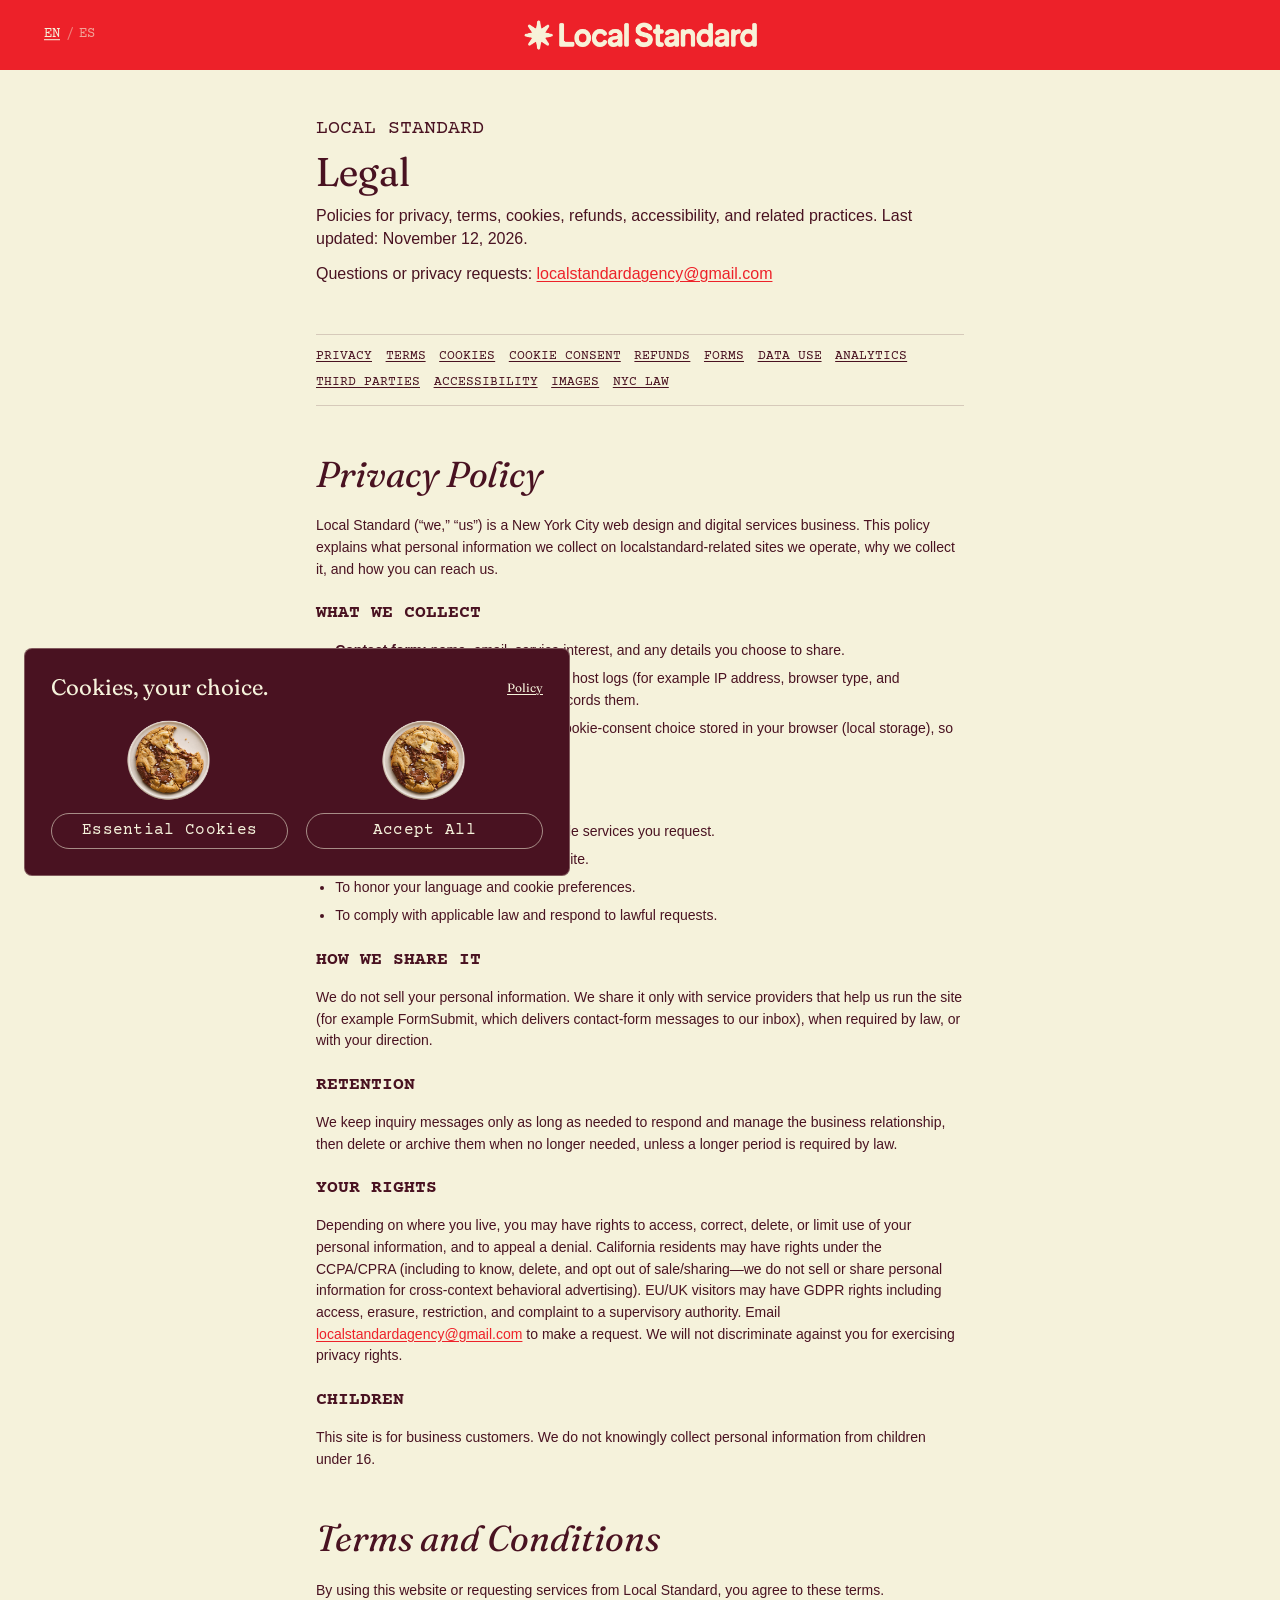
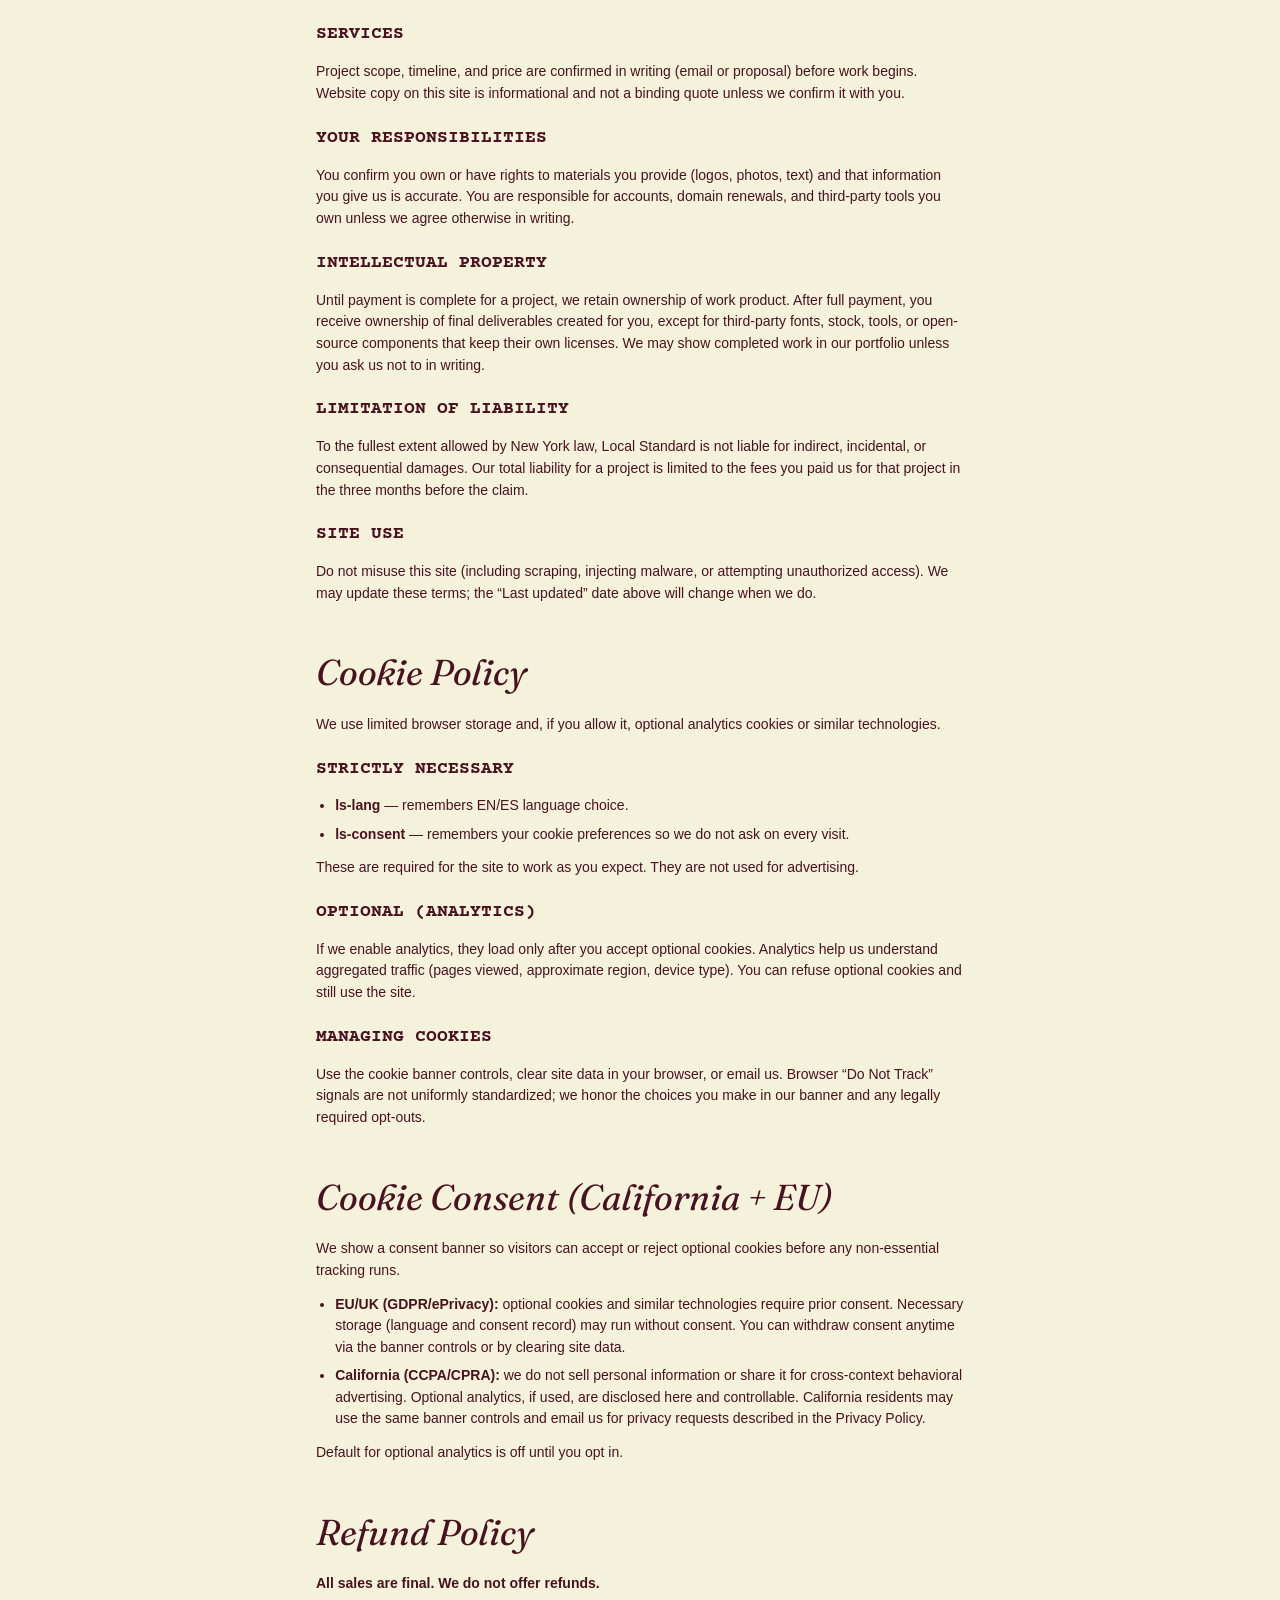
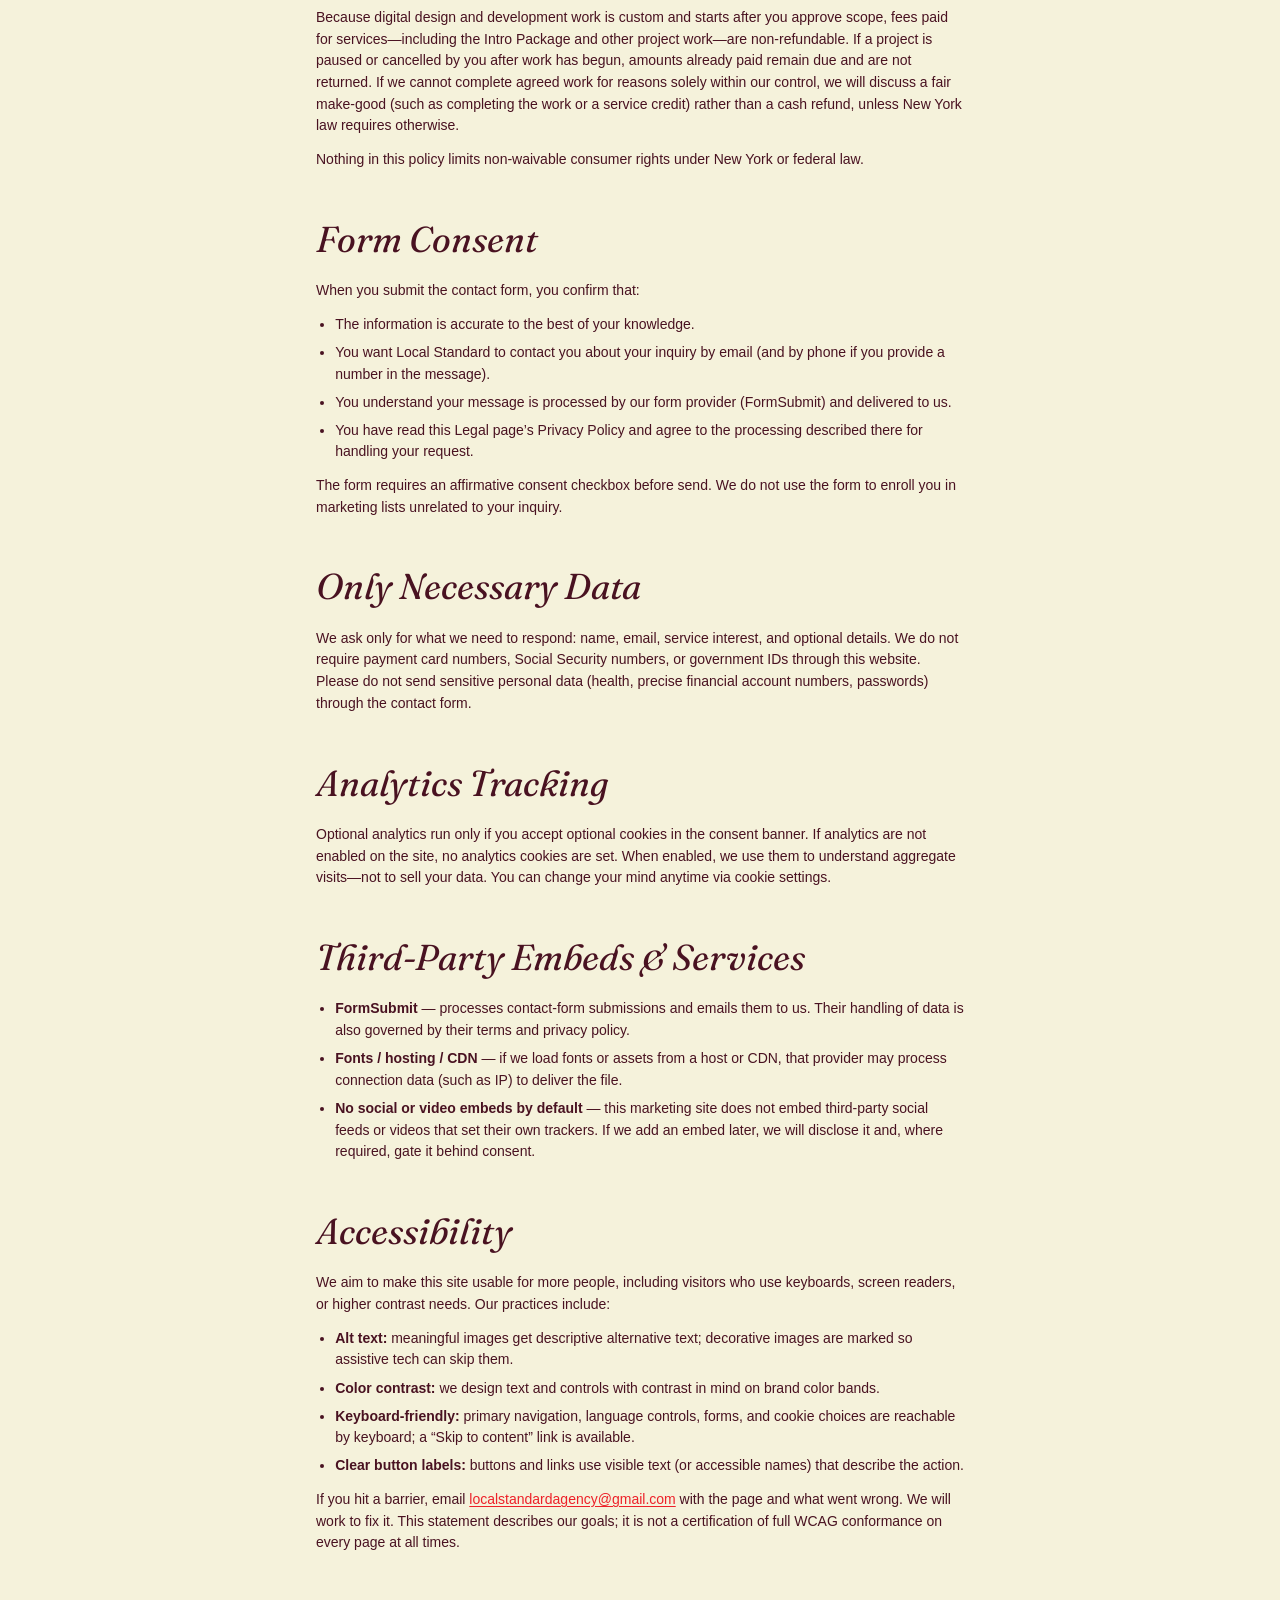
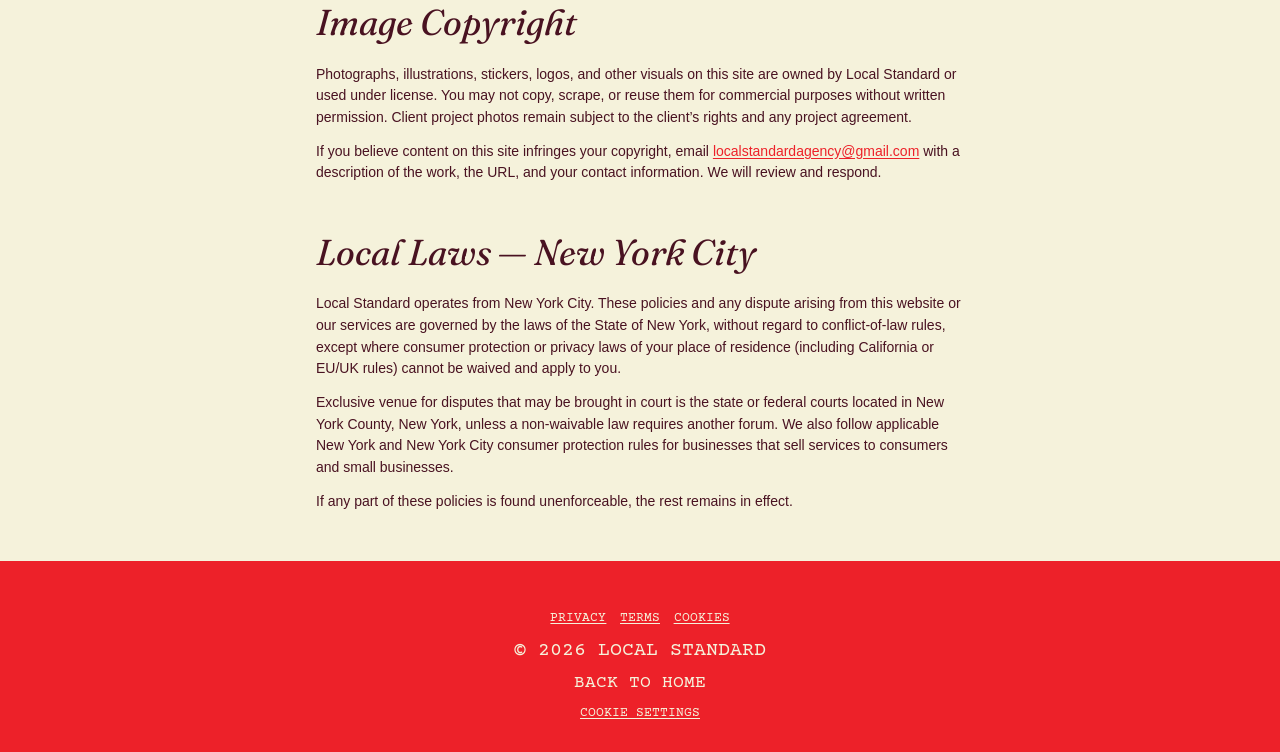
==== commit ffd839b7: "Enlarge the desktop cookie panel and shorten the mobile Essential label." ====
--- a/legal.html
+++ b/legal.html
@@ -16,8 +16,8 @@
   <link rel="preconnect" href="https://api.fontshare.com" crossorigin>
   <link rel="stylesheet" href="https://fonts.googleapis.com/css2?family=Birthstone&family=Caveat&family=Courier+Prime&family=Fraunces:opsz,wght,SOFT@9..144,400,50&display=swap">
   <link rel="stylesheet" href="https://api.fontshare.com/v2/css?f[]=switzer@400&display=swap">
-  <link rel="stylesheet" href="brand.css?v=20261117e">
-  <link rel="stylesheet" href="styles.css?v=20261117e">
+  <link rel="stylesheet" href="brand.css?v=20261117g">
+  <link rel="stylesheet" href="styles.css?v=20261117g">
   <script>
     (function () {
       var lang = "en";
@@ -395,8 +395,8 @@
             decoding="async"
           >
           <span class="cookie-choice__label">
-            <span class="t-en">Essential Cookies</span>
-            <span class="t-es" hidden>Cookies esenciales</span>
+            <span class="t-en"><span class="cookie-label-full">Essential Cookies</span><span class="cookie-label-short">Essential</span></span>
+            <span class="t-es" hidden><span class="cookie-label-full">Cookies esenciales</span><span class="cookie-label-short">Esenciales</span></span>
           </span>
         </button>
         <button type="button" class="cookie-choice" data-cookie-choice="all">
--- a/styles.css
+++ b/styles.css
@@ -1126,6 +1126,10 @@
   text-wrap: balance;
 }
 
+.cookie-label-short {
+  display: none;
+}
+
 .cookie-choice:hover .cookie-choice__label {
   border-color: var(--cream);
   background: color-mix(in srgb, var(--cream) 10%, transparent);
@@ -1146,9 +1150,9 @@
     left: 24px;
     right: auto;
     bottom: 24px;
-    width: 420px;
+    width: 546px;
     max-width: calc(100vw - 48px);
-    padding: 20px;
+    padding: 26px;
     border: 1px solid color-mix(in srgb, var(--cream) 32%, transparent);
     border-radius: 8px;
     border-top: 1px solid color-mix(in srgb, var(--cream) 32%, transparent);
@@ -1156,13 +1160,13 @@
   }
 
   .cookie-banner__inner {
-    gap: 0.85rem;
+    gap: 1.1rem;
     max-width: none;
     margin-inline: 0;
   }
 
   .cookie-banner__title {
-    font-size: 1.25rem;
+    font-size: 1.4rem;
   }
 
   .cookie-banner__policy {
@@ -1170,18 +1174,18 @@
   }
 
   .cookie-banner__choices {
-    gap: 0.75rem 0.85rem;
+    gap: 0.95rem 1.1rem;
     align-items: stretch;
   }
 
   .cookie-choice {
-    gap: 0.55rem;
+    gap: 0.7rem;
     min-height: 0;
   }
 
   .cookie-choice__art {
     width: auto;
-    height: 64px;
+    height: 83px;
     max-width: 100%;
   }
 
@@ -1284,6 +1288,14 @@
     min-height: 2rem;
     padding-inline: 0.55rem;
     font-size: 1rem;
+  }
+
+  .cookie-label-full {
+    display: none;
+  }
+
+  .cookie-label-short {
+    display: inline;
   }
 
   .brand { grid-column: 1 / -1; grid-row: 1; }
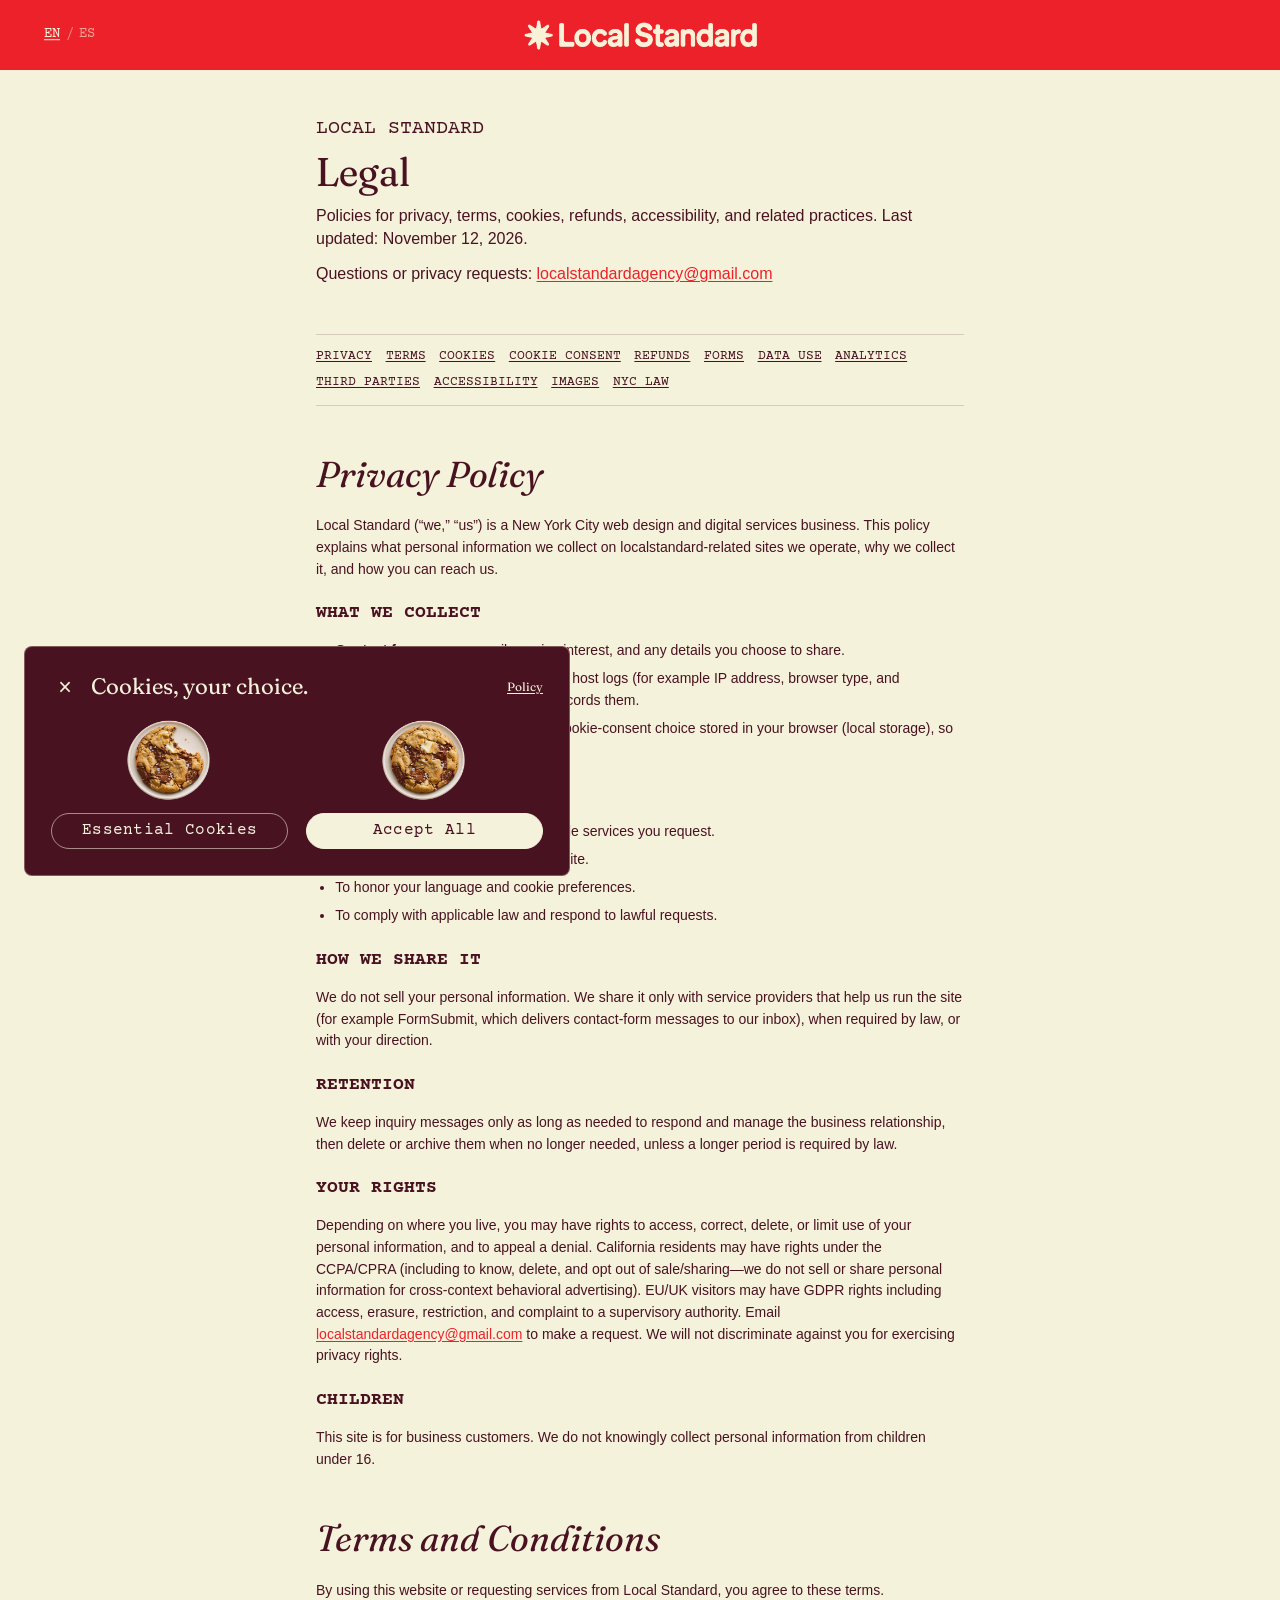
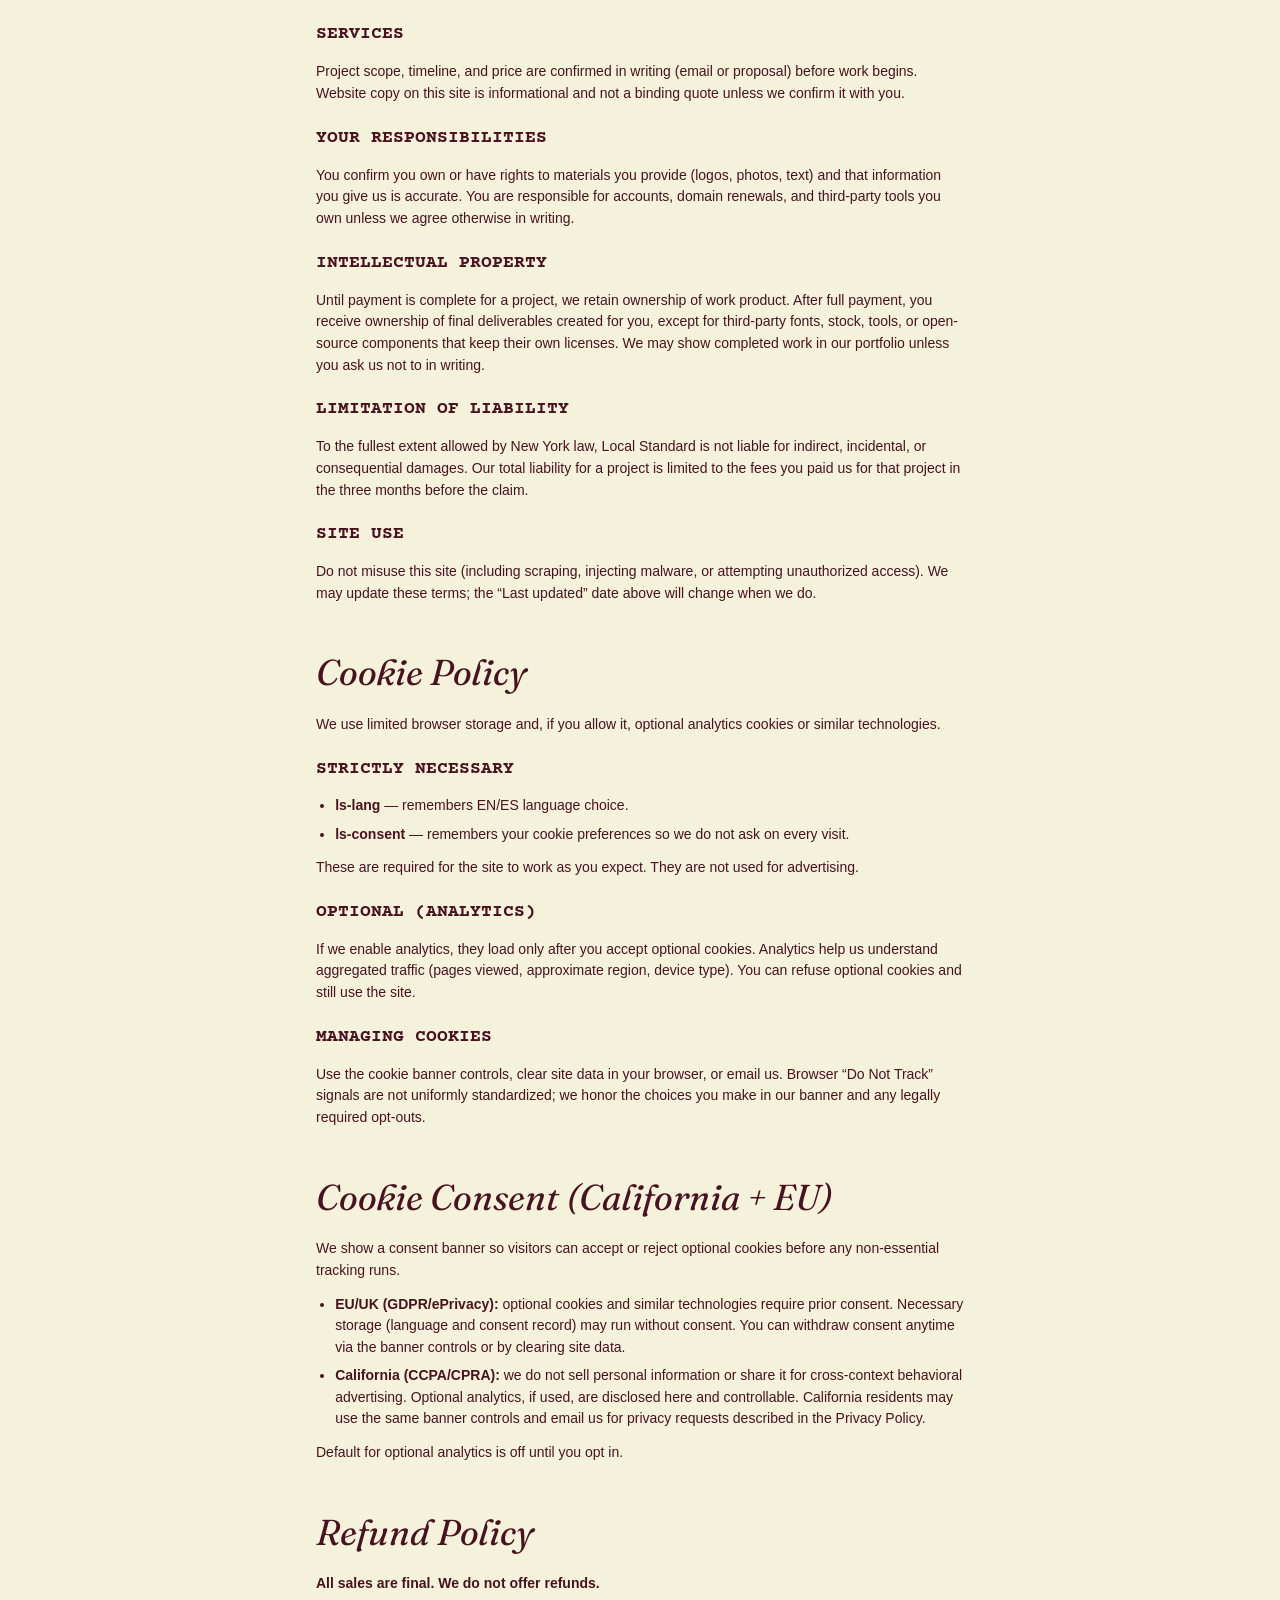
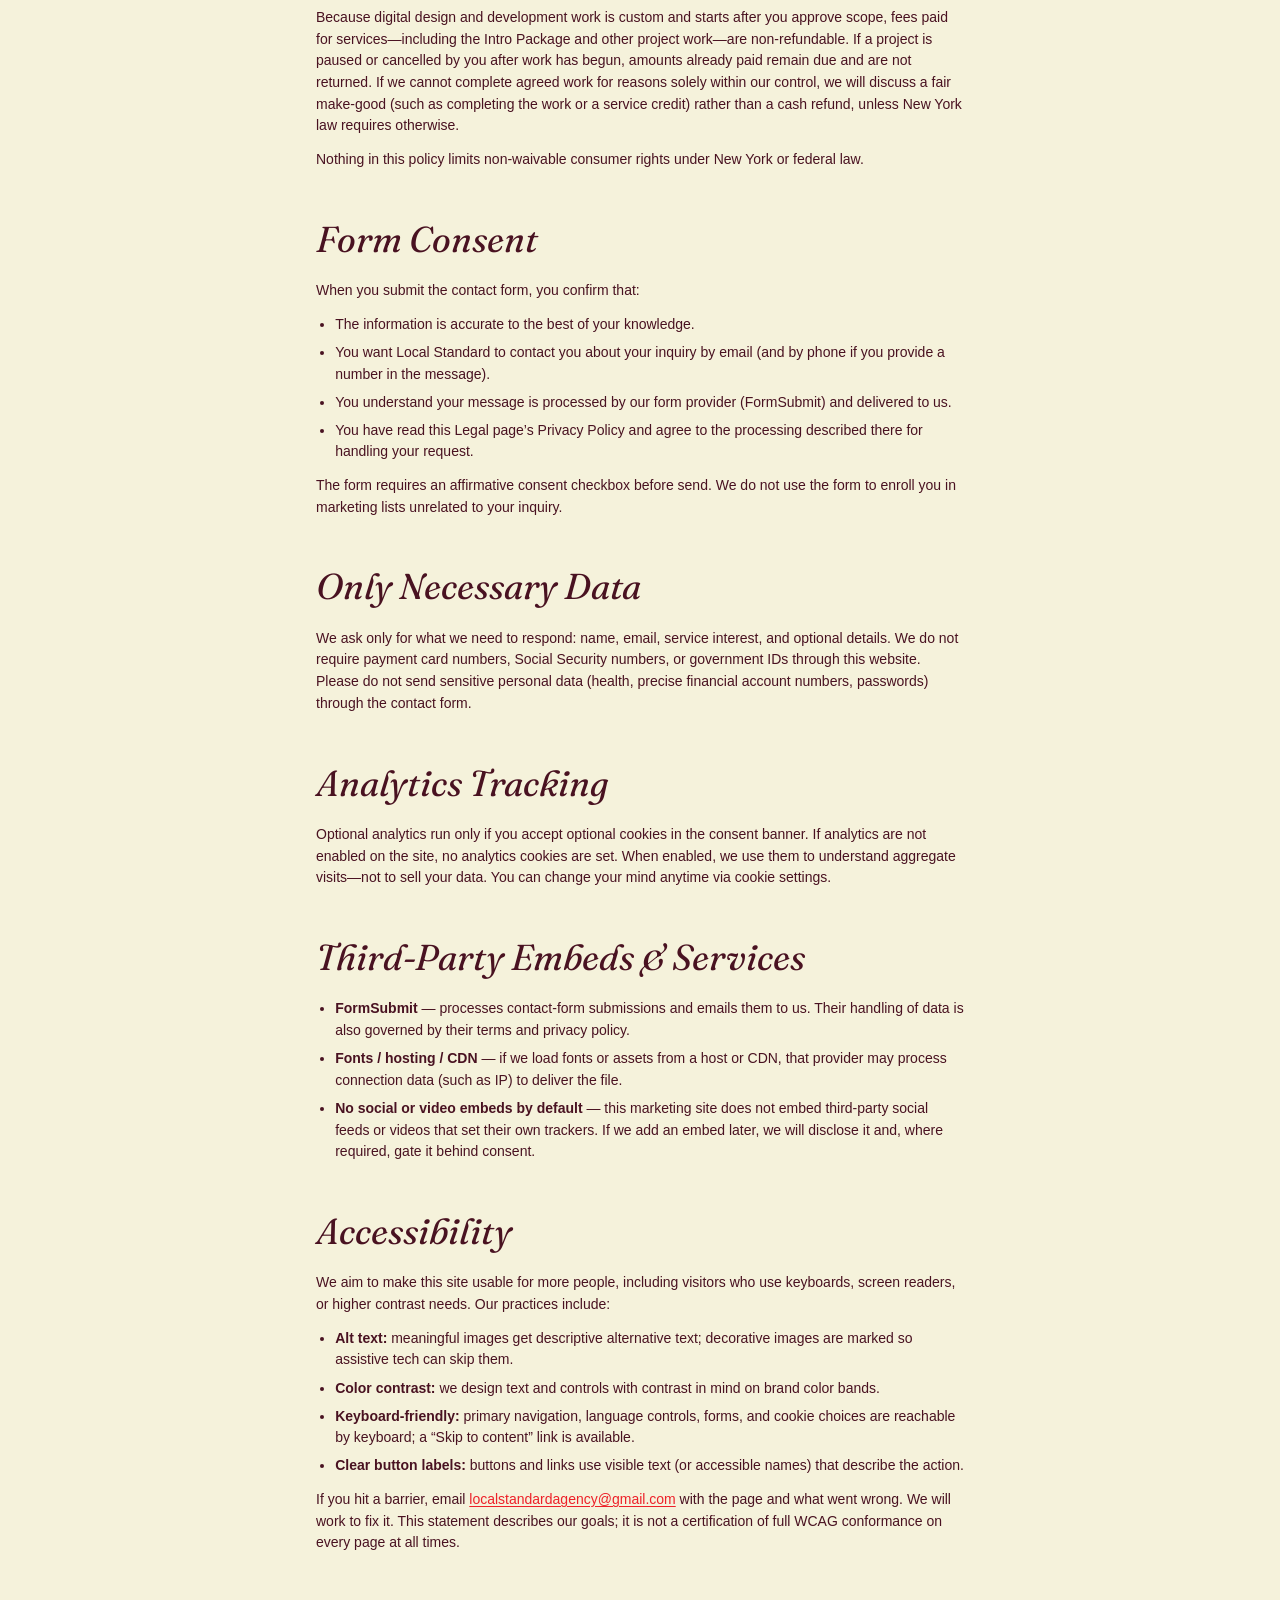
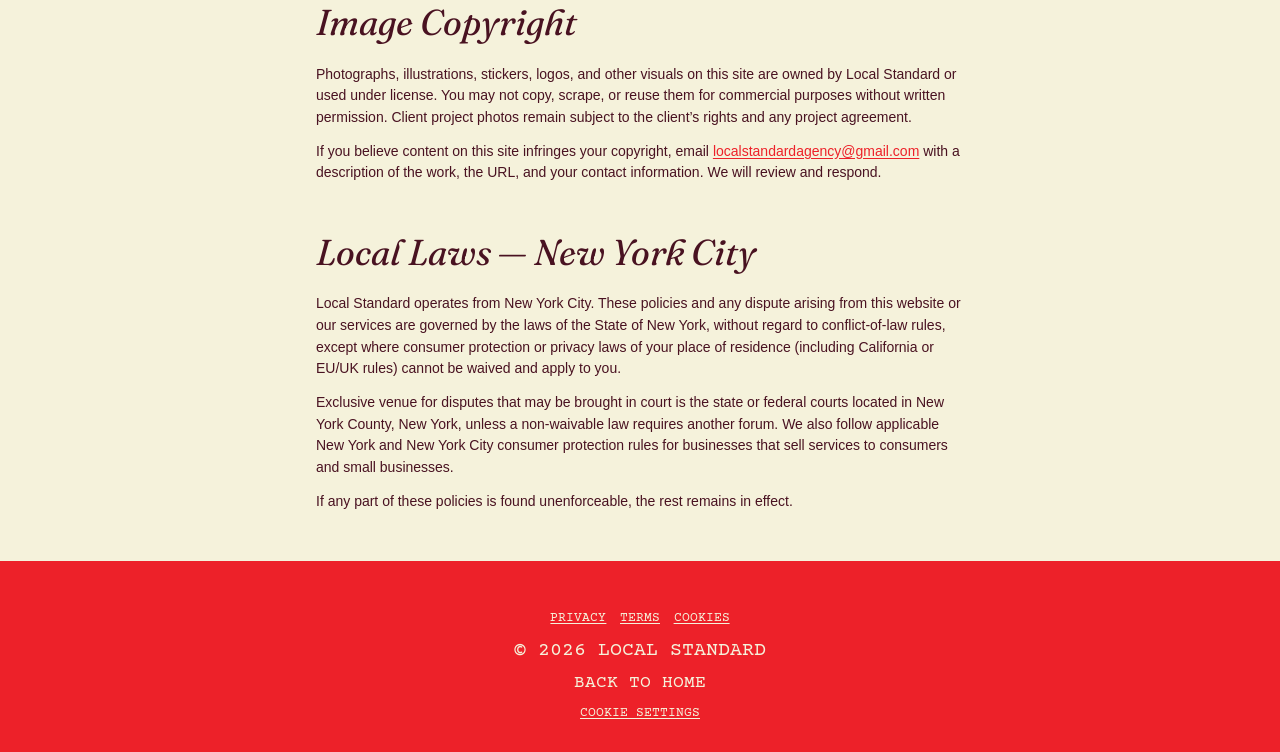
==== commit 8f7ef2e9: "Invert Accept All styling and add a left-side cookie dismiss control." ====
--- a/legal.html
+++ b/legal.html
@@ -16,8 +16,8 @@
   <link rel="preconnect" href="https://api.fontshare.com" crossorigin>
   <link rel="stylesheet" href="https://fonts.googleapis.com/css2?family=Birthstone&family=Caveat&family=Courier+Prime&family=Fraunces:opsz,wght,SOFT@9..144,400,50&display=swap">
   <link rel="stylesheet" href="https://api.fontshare.com/v2/css?f[]=switzer@400&display=swap">
-  <link rel="stylesheet" href="brand.css?v=20261117g">
-  <link rel="stylesheet" href="styles.css?v=20261117g">
+  <link rel="stylesheet" href="brand.css?v=20261117i">
+  <link rel="stylesheet" href="styles.css?v=20261117i">
   <script>
     (function () {
       var lang = "en";
@@ -374,6 +374,16 @@
   <div class="cookie-banner" id="cookie-banner" hidden role="dialog" aria-modal="false" aria-labelledby="cookie-banner-title" data-aria-en="Cookie preferences" data-aria-es="Preferencias de cookies">
     <div class="cookie-banner__inner">
       <div class="cookie-banner__header">
+        <button
+          type="button"
+          class="cookie-banner__close"
+          data-cookie-choice="necessary"
+          aria-label="Close"
+          data-aria-en="Close"
+          data-aria-es="Cerrar"
+        >
+          <span aria-hidden="true">×</span>
+        </button>
         <p class="cookie-banner__title" id="cookie-banner-title">
           <span class="t-en">Cookies, your choice.</span>
           <span class="t-es" hidden>Cookies, tú eliges.</span>
@@ -399,7 +409,7 @@
             <span class="t-es" hidden><span class="cookie-label-full">Cookies esenciales</span><span class="cookie-label-short">Esenciales</span></span>
           </span>
         </button>
-        <button type="button" class="cookie-choice" data-cookie-choice="all">
+        <button type="button" class="cookie-choice cookie-choice--all" data-cookie-choice="all">
           <img
             class="cookie-choice__art"
             src="images/cookie-whole.png?v=20261117e"
--- a/styles.css
+++ b/styles.css
@@ -1045,11 +1045,35 @@
   display: flex;
   align-items: center;
   justify-content: space-between;
-  gap: 0.75rem 1rem;
+  gap: 0.55rem 0.75rem;
+}
+
+.cookie-banner__close {
+  display: inline-grid;
+  place-items: center;
+  flex: none;
+  width: 1.75rem;
+  height: 1.75rem;
+  margin: 0;
+  padding: 0;
+  border: 0;
+  border-radius: 999px;
+  background: transparent;
+  color: var(--cream);
+  font-family: var(--font-text);
+  font-size: 1.45rem;
+  line-height: 1;
+  cursor: pointer;
+}
+
+.cookie-banner__close:hover {
+  background: color-mix(in srgb, var(--cream) 12%, transparent);
 }
 
 .cookie-banner__title {
   margin: 0;
+  flex: 1 1 auto;
+  min-width: 0;
   font-family: var(--font-display);
   font-size: clamp(1.35rem, 4.5vw, 1.65rem);
   font-weight: var(--weight);
@@ -1135,12 +1159,25 @@
   background: color-mix(in srgb, var(--cream) 10%, transparent);
 }
 
+.cookie-choice--all .cookie-choice__label {
+  background: var(--cream);
+  border-color: var(--cream);
+  color: var(--wine);
+}
+
+.cookie-choice--all:hover .cookie-choice__label {
+  background: color-mix(in srgb, var(--cream) 88%, var(--wine));
+  border-color: color-mix(in srgb, var(--cream) 88%, var(--wine));
+  color: var(--wine);
+}
+
 .cookie-choice:focus-visible {
   outline: 2px solid var(--chartreuse);
   outline-offset: 3px;
 }
 
-.cookie-banner__policy:focus-visible {
+.cookie-banner__policy:focus-visible,
+.cookie-banner__close:focus-visible {
   outline: 2px solid var(--chartreuse);
   outline-offset: 3px;
 }
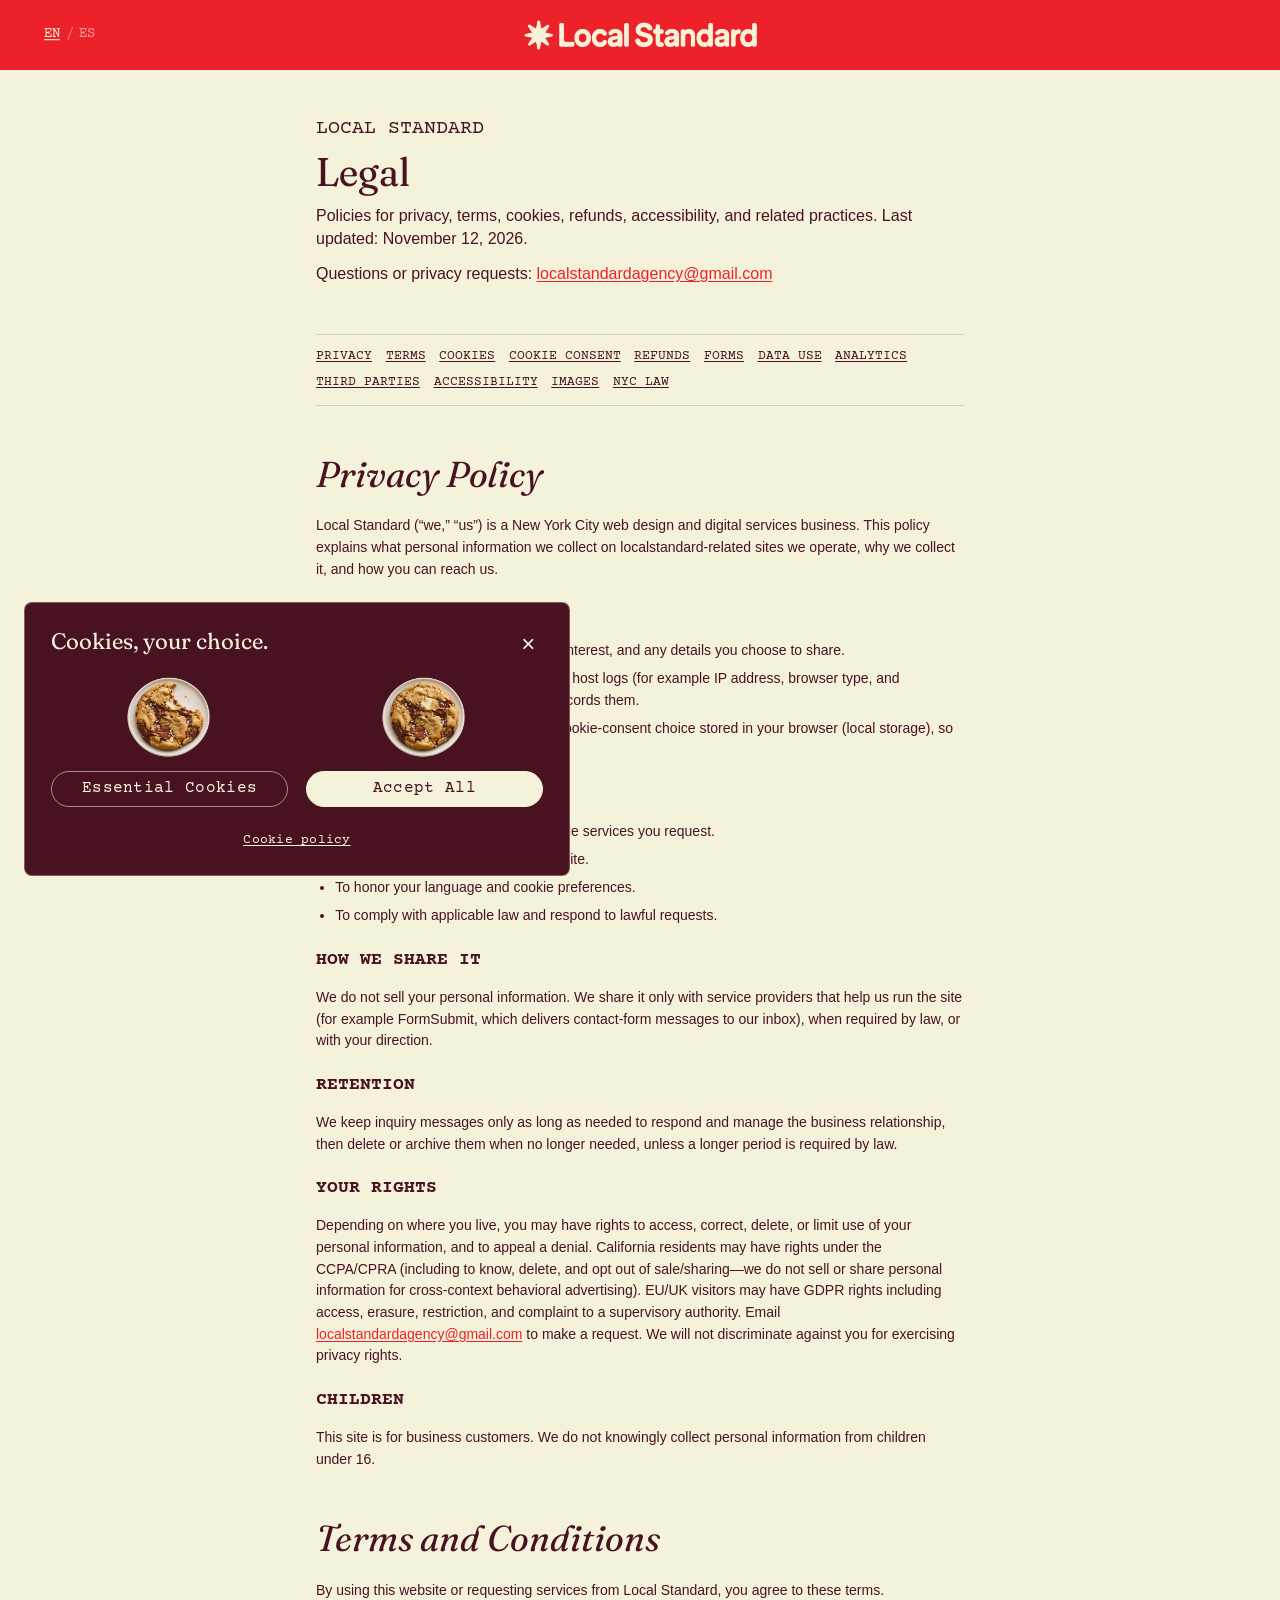
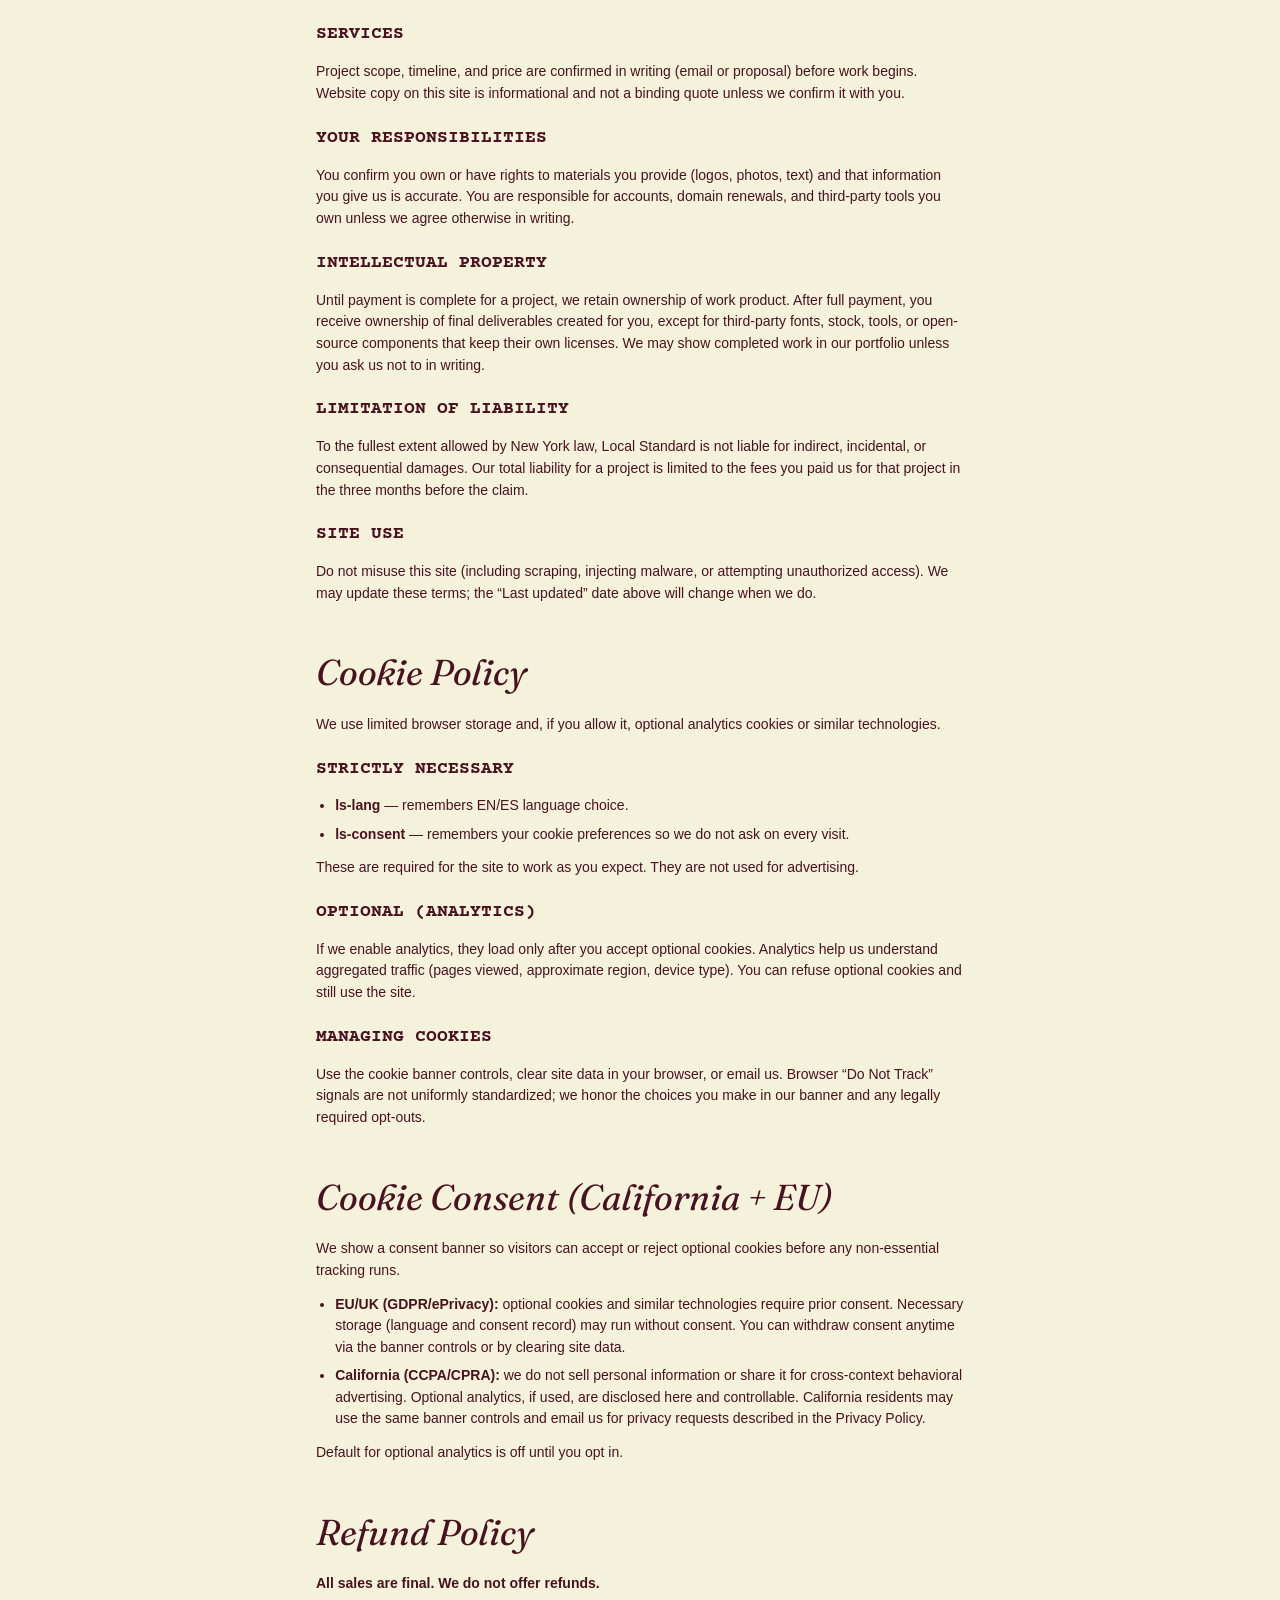
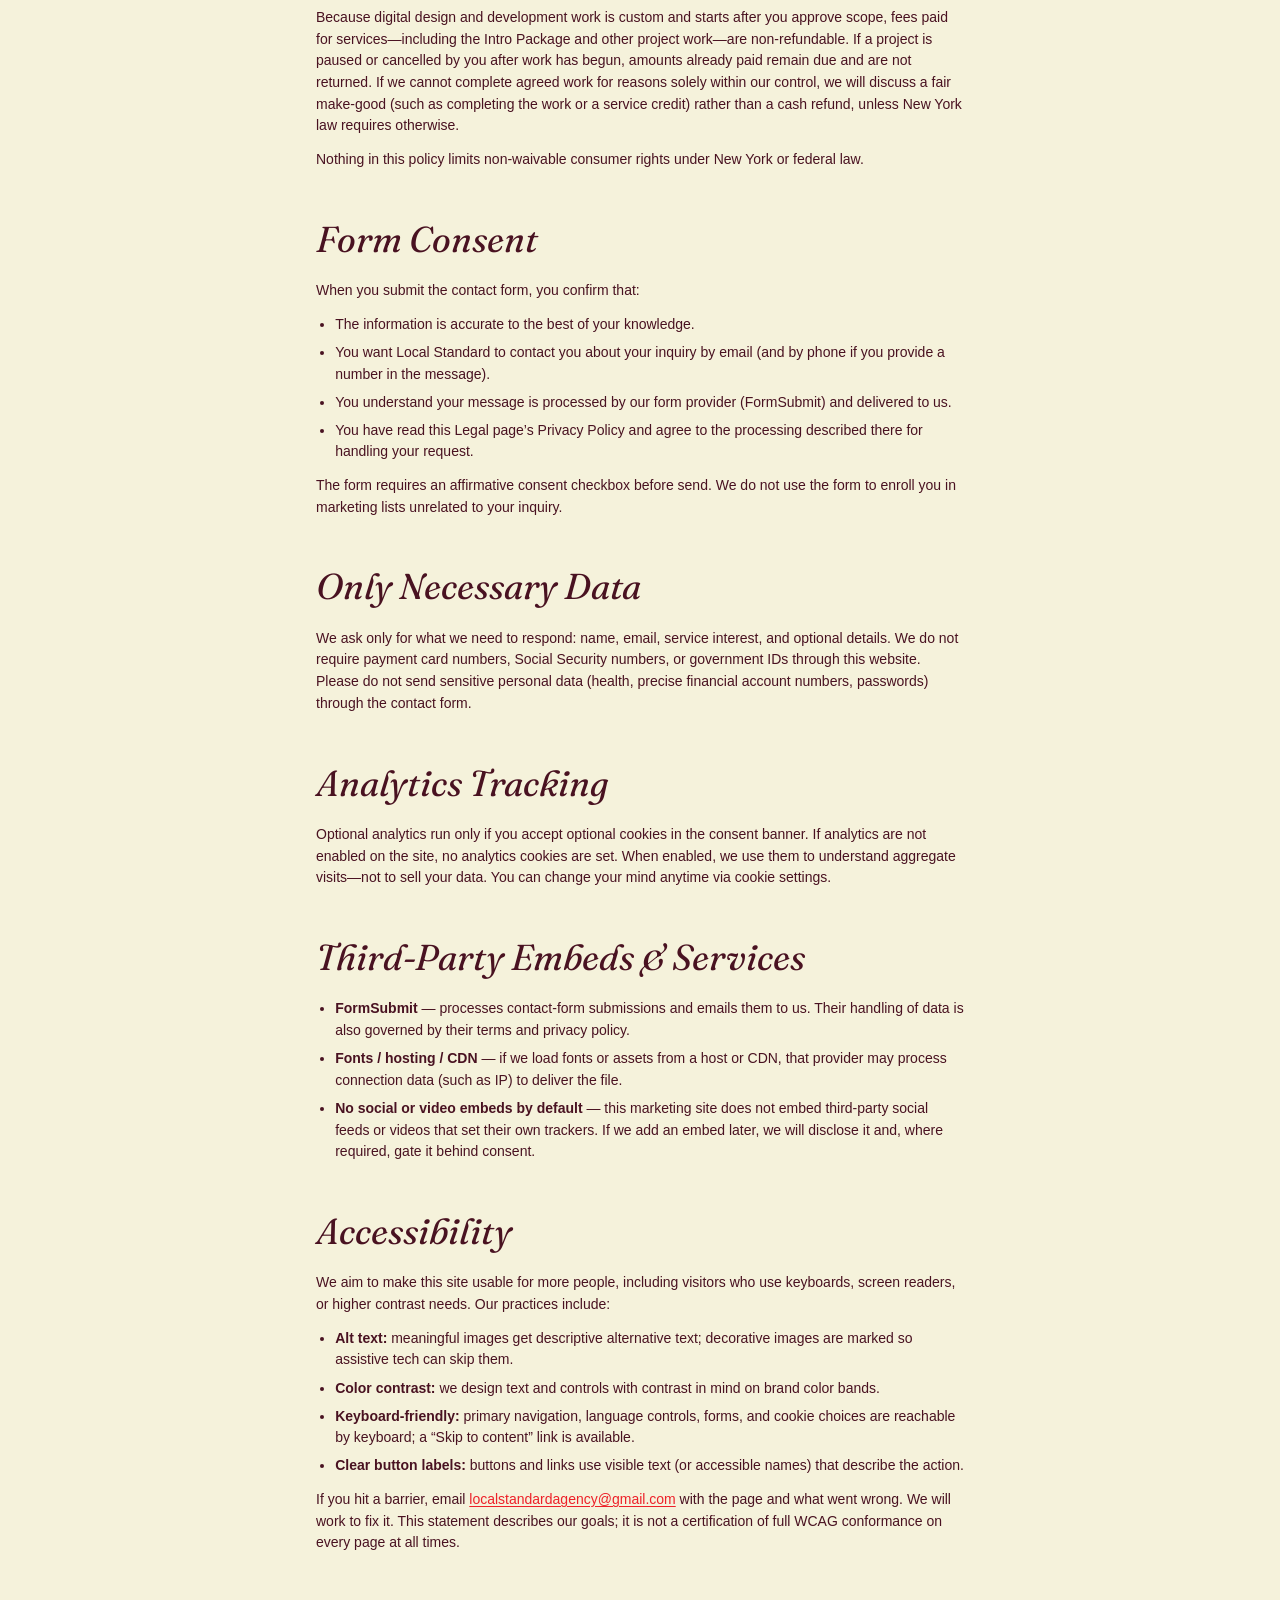
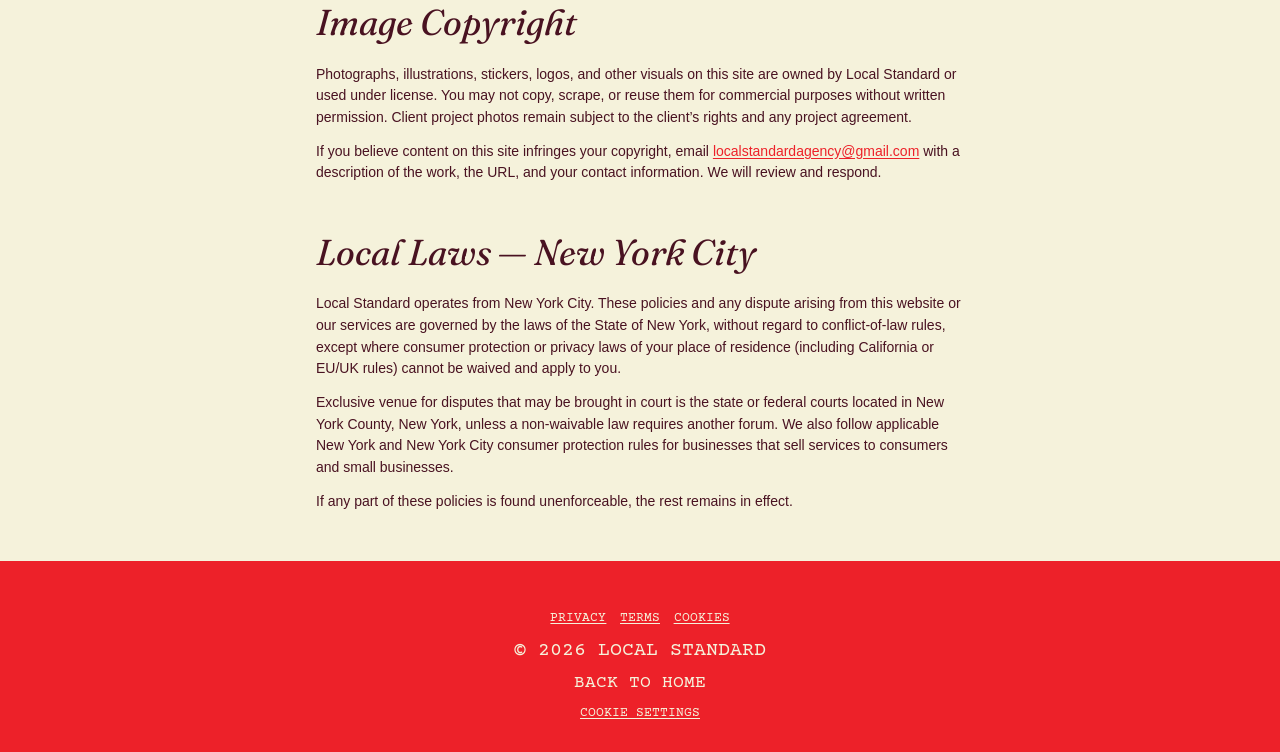
==== commit 8f799344: "Polish cookie modal header, close control, and policy footer layout." ====
--- a/legal.html
+++ b/legal.html
@@ -16,8 +16,8 @@
   <link rel="preconnect" href="https://api.fontshare.com" crossorigin>
   <link rel="stylesheet" href="https://fonts.googleapis.com/css2?family=Birthstone&family=Caveat&family=Courier+Prime&family=Fraunces:opsz,wght,SOFT@9..144,400,50&display=swap">
   <link rel="stylesheet" href="https://api.fontshare.com/v2/css?f[]=switzer@400&display=swap">
-  <link rel="stylesheet" href="brand.css?v=20261117i">
-  <link rel="stylesheet" href="styles.css?v=20261117i">
+  <link rel="stylesheet" href="brand.css?v=20261117j">
+  <link rel="stylesheet" href="styles.css?v=20261117j">
   <script>
     (function () {
       var lang = "en";
@@ -373,25 +373,22 @@
 
   <div class="cookie-banner" id="cookie-banner" hidden role="dialog" aria-modal="false" aria-labelledby="cookie-banner-title" data-aria-en="Cookie preferences" data-aria-es="Preferencias de cookies">
     <div class="cookie-banner__inner">
+      <button
+        type="button"
+        class="cookie-banner__close"
+        data-cookie-choice="necessary"
+        aria-label="Close"
+        data-aria-en="Close"
+        data-aria-es="Cerrar"
+      >
+        <span aria-hidden="true">×</span>
+      </button>
+
       <div class="cookie-banner__header">
-        <button
-          type="button"
-          class="cookie-banner__close"
-          data-cookie-choice="necessary"
-          aria-label="Close"
-          data-aria-en="Close"
-          data-aria-es="Cerrar"
-        >
-          <span aria-hidden="true">×</span>
-        </button>
         <p class="cookie-banner__title" id="cookie-banner-title">
           <span class="t-en">Cookies, your choice.</span>
           <span class="t-es" hidden>Cookies, tú eliges.</span>
         </p>
-        <a class="cookie-banner__policy" href="#cookies">
-          <span class="t-en">Policy</span>
-          <span class="t-es" hidden>Política</span>
-        </a>
       </div>
 
       <div class="cookie-banner__choices">
@@ -424,6 +421,11 @@
           </span>
         </button>
       </div>
+
+      <a class="cookie-banner__policy" href="#cookies">
+        <span class="t-en">Cookie policy</span>
+        <span class="t-es" hidden>Política de cookies</span>
+      </a>
     </div>
   </div>
 </body>
--- a/styles.css
+++ b/styles.css
@@ -1023,7 +1023,7 @@
   right: 0;
   bottom: 0;
   z-index: 90;
-  padding: 1.15rem var(--gutter) calc(1.25rem + env(safe-area-inset-bottom, 0px));
+  padding: 1.15rem var(--gutter) calc(1.35rem + env(safe-area-inset-bottom, 0px));
   background: var(--wine);
   color: var(--cream);
   border-top: 1px solid color-mix(in srgb, var(--cream) 22%, transparent);
@@ -1034,26 +1034,23 @@
 }
 
 .cookie-banner__inner {
+  position: relative;
   display: flex;
   flex-direction: column;
-  gap: 1rem;
+  gap: 1.15rem;
   max-width: 28rem;
   margin-inline: auto;
 }
 
-.cookie-banner__header {
-  display: flex;
-  align-items: center;
-  justify-content: space-between;
-  gap: 0.55rem 0.75rem;
-}
-
 .cookie-banner__close {
+  position: absolute;
+  top: -0.35rem;
+  right: -0.35rem;
+  z-index: 1;
   display: inline-grid;
   place-items: center;
-  flex: none;
-  width: 1.75rem;
-  height: 1.75rem;
+  width: 44px;
+  height: 44px;
   margin: 0;
   padding: 0;
   border: 0;
@@ -1061,7 +1058,7 @@
   background: transparent;
   color: var(--cream);
   font-family: var(--font-text);
-  font-size: 1.45rem;
+  font-size: 24px;
   line-height: 1;
   cursor: pointer;
 }
@@ -1070,10 +1067,13 @@
   background: color-mix(in srgb, var(--cream) 12%, transparent);
 }
 
+.cookie-banner__header {
+  display: block;
+  padding-right: 44px;
+}
+
 .cookie-banner__title {
   margin: 0;
-  flex: 1 1 auto;
-  min-width: 0;
   font-family: var(--font-display);
   font-size: clamp(1.35rem, 4.5vw, 1.65rem);
   font-weight: var(--weight);
@@ -1081,15 +1081,19 @@
   line-height: 1.15;
   letter-spacing: var(--tracking);
   color: var(--cream);
+  text-align: left;
 }
 
 .cookie-banner__policy {
-  flex: none;
-  margin-left: auto;
-  font-family: var(--font-display);
-  font-size: 0.75rem;
-  line-height: 1.2;
-  color: var(--cream);
+  display: block;
+  margin: 0.15rem auto 0;
+  width: fit-content;
+  font-family: var(--font-label);
+  font-size: 0.8125rem;
+  line-height: 1.3;
+  letter-spacing: 0.02em;
+  color: var(--cream);
+  text-align: center;
   text-decoration: underline;
   text-underline-offset: 0.16em;
 }
@@ -1197,17 +1201,23 @@
   }
 
   .cookie-banner__inner {
-    gap: 1.1rem;
+    gap: 1.35rem;
     max-width: none;
     margin-inline: 0;
   }
 
+  .cookie-banner__close {
+    top: -0.45rem;
+    right: -0.45rem;
+  }
+
   .cookie-banner__title {
     font-size: 1.4rem;
   }
 
   .cookie-banner__policy {
-    font-size: 0.75rem;
+    margin-top: 0.25rem;
+    font-size: 0.8125rem;
   }
 
   .cookie-banner__choices {
@@ -1308,12 +1318,21 @@
   }
 
   .cookie-banner__inner {
-    gap: 0.85rem;
+    gap: 1.05rem;
     max-width: 24rem;
+  }
+
+  .cookie-banner__close {
+    top: -0.25rem;
+    right: -0.2rem;
   }
 
   .cookie-banner__title {
     font-size: 1.35rem;
+  }
+
+  .cookie-banner__policy {
+    font-size: 0.75rem;
   }
 
   .cookie-choice__art {
